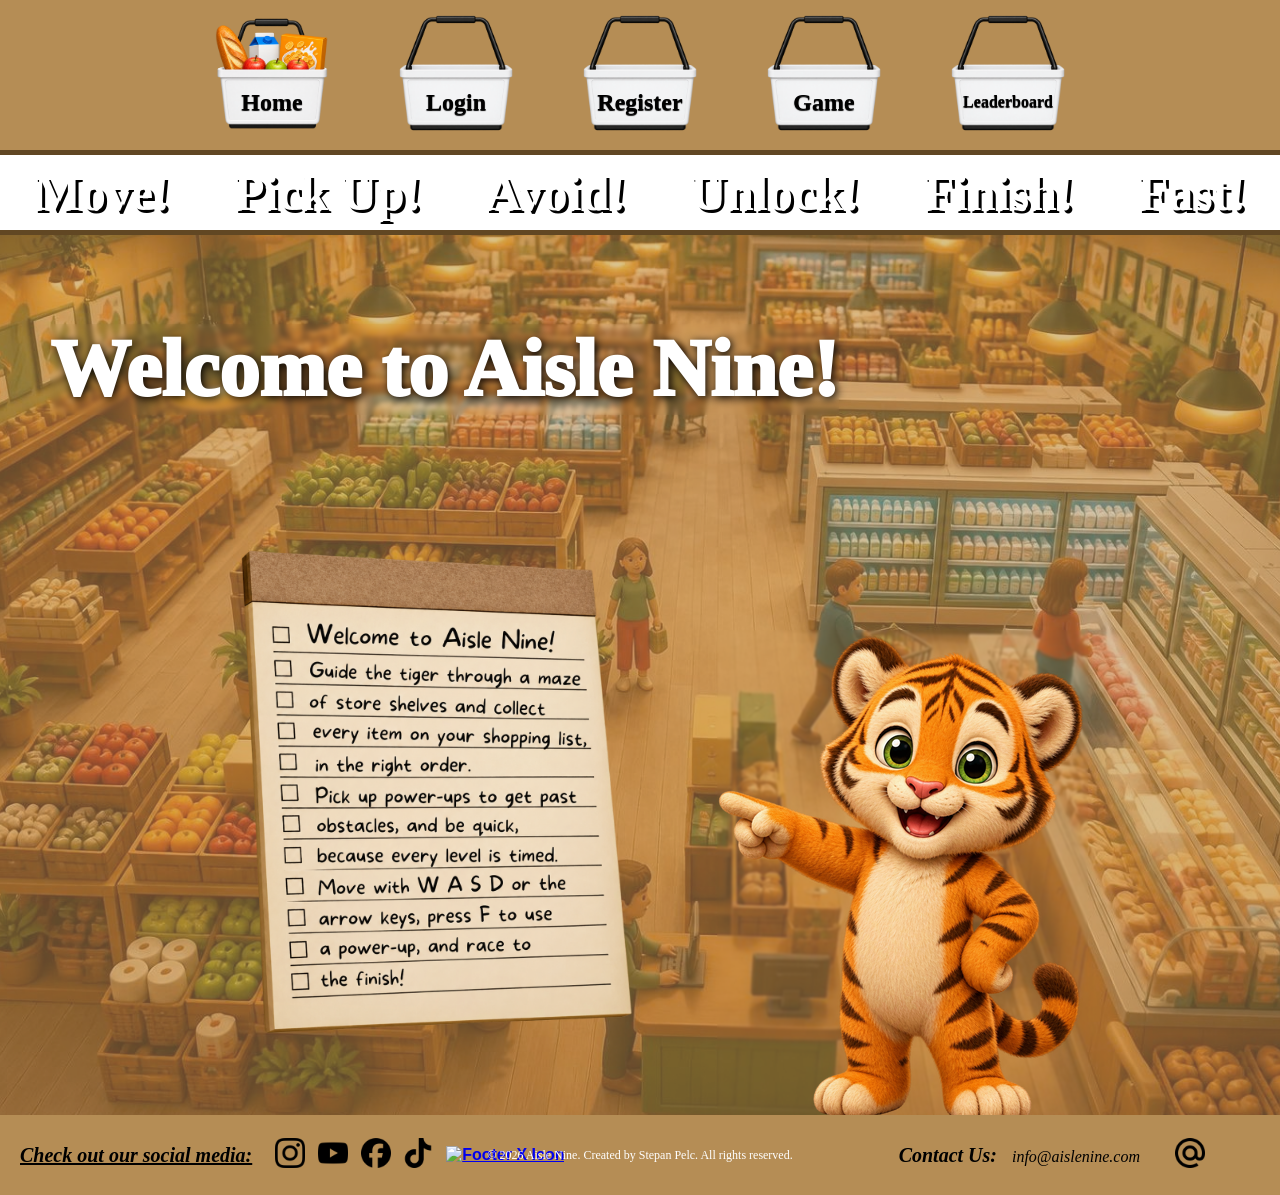
==== CW/html/index.html @ e49c90b5 "8.10. 2026" ====
<!DOCTYPE html>
<html lang="en">
    <head>
        <meta charset="UTF-8">
        <meta name="viewport" content="width=device-width, initial-scale=1.0">

        <link rel="icon" href="../assets/elements/aisle_nine_emoji.png">
        <title>Home Page</title>
        
        <link rel="stylesheet" href="CSS/styles.css">
    </head>

    <body>
        <nav>
            <div class="current_page">
                <a id="current_page_style" href="index.html">
                    <img class="page_icon" src="../assets/page_buttons/current_button_background.png" alt="Home Icon">
                    <span class="page_button_text">Home</span>
                </a>
            
            </div>
            <div class="page">
                <a class="page" href="pages/login.html">
                    <img class="page_icon" src="../assets/page_buttons/button_background.png" alt="Login Icon">
                    <span class="page_button_text">Login</span>
                </a>
            </div>
            <div class="page">
                <a class="page" href="pages/register.html">
                    <img class="page_icon" src="../assets/page_buttons/button_background.png" alt="Register Icon">
                    <span class="page_button_text">Register</span>
                </a>
            </div>
            <div class="page">
                <a class="page" href="pages/game.html">
                    <img class="page_icon" src="../assets/page_buttons/button_background.png" alt="Game Icon">
                    <span class="page_button_text">Game</span>
                </a>
            </div>
            <div class="page">
                <a class="page" href="pages/leaderboard.html">
                    <img class="page_icon" src="../assets/page_buttons/button_background.png" alt="Leaderboard Icon">
                    <span id="page_button_text_leaderboard">Leaderboard</span>
                </a>
            </div>
        </nav>

        <div id="divider">
        </div>

        <div id="belt">
            <video id="belt_video" autoplay muted loop playsinline aria-hidden="true">
                <source src="../assets/belt_loop_slow_brown.mp4" type="video/mp4">
            </video>

            <div class="belt_text">
                <span class="belt_text_blur">Move!</span>
                <span class="belt_text_blur">Pick Up!</span>
                <span class="belt_text_blur">Avoid!</span>
                <span class="belt_text_blur">Unlock!</span>
                <span class="belt_text_blur">Finish!</span>
                <span class="belt_text_blur">Fast!</span>
            </div>
        </div>

        <div id="divider">
        </div>


        <div id="main_content_home">
            <h1 id="main_content_title">Welcome to Aisle Nine!</h1>
            <p>
                <img id="home_instructions" src="../assets/elements/home_page_instructions.png" alt="Content Instructions">
                <img id="home_character" src="../assets/characters/home_page_character.png" alt="Content Character">
            </p>


        </div>
        

        <footer id="footer">
            <p id="footer_social_media_text">
            Check out our social media:
            </p>
            
            <a href="https://www.instagram.com" target="_blank">
                <img class="footer_social_media" src="../assets/footer_icons/instagram.png" alt="Footer Instagram Icon">
            </a>
            <a href="https://www.youtube.com" target="_blank">
                <img class="footer_social_media" src="../assets/footer_icons/youtube.png" alt="Footer Youtube Icon">
            </a>
            <a href="https://www.facebook.com" target="_blank">
                <img class="footer_social_media" src="../assets/footer_icons/facebook.png" alt="Footer Facebook Icon">
            </a>
            <a href="https://www.tiktok.com" target="_blank">
                <img class="footer_social_media" src="../assets/footer_icons/tiktok.png" alt="Footer Tiktok Icon">
            </a>
            <a href="https://twitter.com" target="_blank">
                <img class="footer_social_media" src="../assets/footer_icons/X.png" alt="Footer X Icon">
            </a>

            <p id="footer_text">
                © 2026 Aisle Nine. Created by Stepan Pelc. All rights reserved.
            </p>

            <div id="footer_email">
                <p>
                    Contact Us: <span id="footer_email_link">info@aislenine.com</span>
                </p>
                <a href="mailto:info@aislenine.com">
                    <img id="footer_email_icon" src="../assets/footer_icons/email.png" alt="Footer Email Icon">
                </a>
            </div>

        </footer>
    </body>
    
</html>
---- CW/html/CSS/styles.css ----
/*   <-- Tag Styles -->   */

a {
    font-family: Arial, sans-serif;
    font-weight: bold;
    font-size: 16px;
    font-style: normal;
    position: relative;
}


body {
    margin: 0;
}

input[type="text"],
input[type="password"] {
    width: 200px;
    height: 44px;
    
    background-color: #fee5d1;
    border: 1px solid #713F12;
    border-radius: 20px;

    padding-left: 3%;
    font-family: 'Comic Sans MS', cursive;
    font-size: 20px;
    color: #713F12;
    text-shadow: 0px 2px 3px #713F12;
    text-shadow: 0px 1px 2px #997404;
}

input[type="text"]::placeholder,
input[type="password"]::placeholder {
    font-size: 20px;
    color: #713F12;
    opacity: 0.4;
}

/*   <-- Nav Styles -->   */

nav {
    width: 100%;
    height: 150px;
    background-color: #b58d55;
    background-size: cover;
    background-position: center;
    background-repeat: no-repeat;
    display: flex;
    justify-content: center;
    align-items: center;
    gap: 5%;
}

div.page, 
div.current_page {
    position: relative;
    transition: transform 0.2s ease;
}

div.page:hover,
div.current_page:hover {
    transform: scale(1.2);
}

div.page:active,
div.current_page:active {
    transform: scale(0.88)
}

div.page::before,
div.current_page::before {
    content: '';
    position: absolute;
    top: 0;
    left: 0;
    width: 120px;
    height: 120px;
    background-repeat: no-repeat;
    background-size: contain;
    background-position: center;
    opacity: 0;
    pointer-events: none;
    transition: opacity 0.15s ease; 
}

div.page::before {
    background-image: url(../../assets/page_buttons/button_tiger_background.png);
}

div.current_page::before {
    background-image: url(../../assets/page_buttons/current_button_tiger_background.png)
}

div.page:hover::before,
div.current_page:hover::before {
    opacity: 1;
}

div.page:hover .page_icon,
div.current_page:hover .page_icon {
    opacity: 0;
}

.page_icon {
    width: 120px;
    height: 120px;
    position: flex;
    align-items: center;
    transition: opacity 0.15s ease;
}


.page_button_text {
    position: absolute;
    top: -100%;
    left: 50%;
    transform: translate(-50%, -50%);
    text-align: center;
    font-family: 'Times New Roman', Times, serif, sans-serif;
    font-size: 24px;
    font-weight: 600;
    color: #000000;
    text-shadow: 0px 1px 1px #000000;
}

#page_button_text_leaderboard {
    position: absolute;
    top: -100%;
    left: 50%;
    transform: translate(-50%, -50%);
    text-align: center;
    font-family: 'Times New Roman', Times, serif, sans-serif;
    font-size: 16px;
    font-weight: 600;
    color: #000000;
    text-shadow: 0px 1px 1px #000000;
}

#belt {
    position: relative;
    isolation: isolate;
    width: 100%;
    height: 75px;
    overflow: hidden;
    display: flex;
    justify-content: center;
    align-items: center;
}

#belt_video {
    position: absolute;
    top: 0;
    left: 0;
    width: 100%;
    height: 80px;
    object-fit: cover;
    z-index: -1;
}

.belt_text {
    width: 100%;
    display: flex;
    position: relative;
    justify-content: center;
    text-align: center;
    font-family: Inter, sans-serif cursive;
    font-size: 50px;
    font-weight: 800;
    color: #ffffff;
    text-shadow: 2px 2px 2px #000000;
    text-shadow: 3px 3px 0px #000000;
    gap: 5%;
}

.belt_text_blur {
    margin: 0;
    padding: 0;
    border: none;
    backdrop-filter: blur(2px);
}

#divider {
    width: 100%;
    height: 5px;
    background-color: #614723;
}

/*   <-- Main Content Styles -->   */


/*   <-- HOME PAGE -->   */



#main_content_title {
    position: absolute;
    top: 30%;
    left: 50px;
    font-family: Inter, sans-serif cursive;
    font-size: 80px;
    font-weight: 1000;
    color: #ffffff;
    text-shadow: 3px 3px 1px #000000;
    text-shadow: 2px 2px 10px #000000;
    backdrop-filter: blur(2px);
}

#main_content_home {
    width: 100%;
    height: 880px;
    background-image: url('../../assets/backgrounds/home_background.png');
    background-size: cover;
    background-position: center;
    background-repeat: no-repeat;
    display: flex;
    flex-direction: column;
    justify-content: center;
    align-items: center;
    text-align: center;
}

#home_instructions {
    width: 500px;
    height: 500px;
    position: absolute;
    top: 60%;
    left: 15%;
}

#home_character {
    width: auto;
    height: auto;
    position: absolute;
    top: 70%;
    right: 15%;
    backdrop-filter: blur(1px)
}



/*   <-- LOGIN PAGE -->   */



#main_content_login {
    width: 100%;
    height: 880px;
    background-image: url('../../assets/backgrounds/login_background.png');
    background-size: cover;
    background-position: center;
    background-repeat: no-repeat;
    display: flex;
    flex-direction: column;
    justify-content: center;
    align-items: center;
    text-align: center;
}

#login_character {
    position: absolute;
    top: 65%;
    left: 200px;
    backdrop-filter: blur(1);
}

#login {
    position: absolute;
    top: 70%;
    left:43%;
    font-family: 'Comic Sans MS', cursive;
    font-size: 40px;
    font-weight: 1000;
    color: #713F12;
    text-shadow: 0px 2px 3px #713F12;
    text-shadow: 0px 1px 2px #997404;
}

#login_table {
    position:absolute;
    top: 83%;
    left: 32%;
}

#login_table td {
    height: 50px;
    padding: 15px 30px;
    text-align: center;
    vertical-align: center;
}

.login_table_content {
    font-family: 'Comic Sans MS', cursive;
    font-size: 30px;
    font-weight: 300;
    color: #713F12;
    text-shadow: 0px 2px 3px #713F12;
    text-shadow: 0px 1px 2px #997404;
}

#login_button {
    background: none;
    border: none;
    cursor: pointer;
    position: absolute;
    top: 110%;
    left: 54.5%;
    transform: rotate(11deg);
    padding-left: 40px;
    padding-right: 20px;
    padding-top: 20px;
    padding-bottom: 20px;
    text-decoration: underline;

    font-family: 'Comic Sans MS', cursive;
    font-size: 34px;
    font-weight: 600;
    color: #713F12;
    text-shadow: 0px 2px 3px #713F12;
    text-shadow: 0px 1px 2px #997404;
}

#login_button_background {
    width: auto;
    height: auto;
    position: absolute;
    top: 106%;
    left: 51%;
}



#not_registered_button {
    position: absolute;
    top: 118%;
    left: 34%;
    font-family: 'Comic Sans MS', cursive;
    font-size: 11px;
    font-weight: 300;
    color: #713F12;
    text-shadow: 0px 2px 3px #713F12;
    text-shadow: 0px 1px 2px #997404;
}


/*   <-- REGISTER PAGE -->   */



#main_content_register {
    width: 100%;
    height: 880px;
    background-image: url('../../assets/backgrounds/register_background.png');
    background-size: cover;
    background-position: center;
    background-repeat: no-repeat;
    display: flex;
    flex-direction: column;
    justify-content: center;
    align-items: center;
    text-align: center;
}

#register {
    position: absolute;
    top: 70%;
    left:45%;
    font-family: 'Comic Sans MS', cursive;
    font-size: 40px;
    font-weight: 1000;
    color: #713F12;
    text-shadow: 0px 2px 3px #713F12;
    text-shadow: 0px 1px 2px #997404;
}

#register_character {
    position: absolute;
    top: 65%;
    left: 35%;
    backdrop-filter: blur(1);
}

#register_table {
    position:absolute;
    top: 80%;
    left: 35%;
}

#register_table td {
    padding: 8px 20px;
    text-align: right;
    vertical-align: center;
}

.register_table_content {
    font-family: 'Comic Sans MS', cursive;
    font-size: 20px;
    font-weight: 300;
    color: #713F12;
    text-shadow: 0px 2px 3px #713F12;
    text-shadow: 0px 1px 2px #997404;
}

#password_specifications {
    position: absolute;
    top: 107%;
    left: 36.5%;
    font-family: 'Comic Sans MS', cursive;
    font-size: 12px;
    font-weight: 300;
    color: #713F12;
    text-shadow: 0px 2px 3px #713F12;
    text-shadow: 0px 1px 2px #997404;
}

#register_button {
    background: none;
    border: none;
    cursor: pointer;
    position: absolute;
    top: 111.5%;
    left: 56%;
    transform: rotate(11deg);
    padding-left: 30px;
    padding-right: 10px;
    padding-top: 20px;
    padding-bottom: 20px;
    text-decoration: underline;

    font-family: 'Comic Sans MS', cursive;
    font-size: 22px;
    font-weight: 600;
    color: #713F12;
    text-shadow: 0px 2px 3px #713F12;
    text-shadow: 0px 1px 2px #997404;
}

#register_button_background {
    width: auto;
    height: auto;
    position: absolute;
    top: 106%;
    left: 52%;
}

#already_registered_button {
    position: absolute;
    top: 120%;
    left: 38%;
    font-family: 'Comic Sans MS', cursive;
    font-size: 11px;
    font-weight: 300;
    color: #713F12;
    text-shadow: 0px 2px 3px #713F12;
    text-shadow: 0px 1px 2px #997404;
}


/*   <-- GAME PAGE -->   */



#main_content_game {
    width: 100%;
    height: 880px;
    background-image: url('../../assets/backgrounds/game_background.png');
    background-size: cover;
    background-position: center;
    background-repeat: no-repeat;
    display: flex;
    flex-direction: column;
    justify-content: center;
    align-items: center;
    text-align: center;
}


/*   <-- LEADERBOARD PAGE -->   */



#main_content_leaderboard {
    width: 100%;
    height: 880px;
    background-image: url('../../assets/backgrounds/leaderboard_background.png');
    background-size: cover;
    background-position: center;
    background-repeat: no-repeat;
    display: flex;
    flex-direction: column;
    justify-content: center;
    align-items: center;
    text-align: center;
}

#leaderboard_background {
    position: absolute;
    top: 45%;
    left: 20%;
}



/*   <-- Footer Styles -->   */

#footer {
    width: 100%;
    height: 80px;
    background-color: #b58d55;
    color: #fff;
    position: relative;
    display: flex;
    align-items: center;
    gap: 1%;
}

.footer_social_media {
    width: 30px;
    height: 30px;
    position: relative;
    left: 10px;
}

#footer_social_media_text {
    font-family: Inter, sans-serif cursive;
    font-size: 20px;
    font-weight: 600;
    font-style: italic;
    color: black;
    text-decoration: underline;
    padding-left: 20px;
}

#footer_text {
    position: absolute;
    align-items: center;
    font-size: 12px;
    left: 50%;
    transform: translateX(-50%);
}

#footer_email {
    position: absolute;
    display: flex;
    align-items: center;
    right: 75px;
    font-family: Inter, sans-serif cursive;
    font-size: 20px;
    font-style: italic;
    color: black;
    font-weight: 600;
}

#footer_email_link {
    font-size: 16px;
    font-weight: 300;
    padding-right: 35px;
    padding-left: 10px;
    font-style: italic;
}

#footer_email_icon {
    width: 30px;
    height: 30px;
}
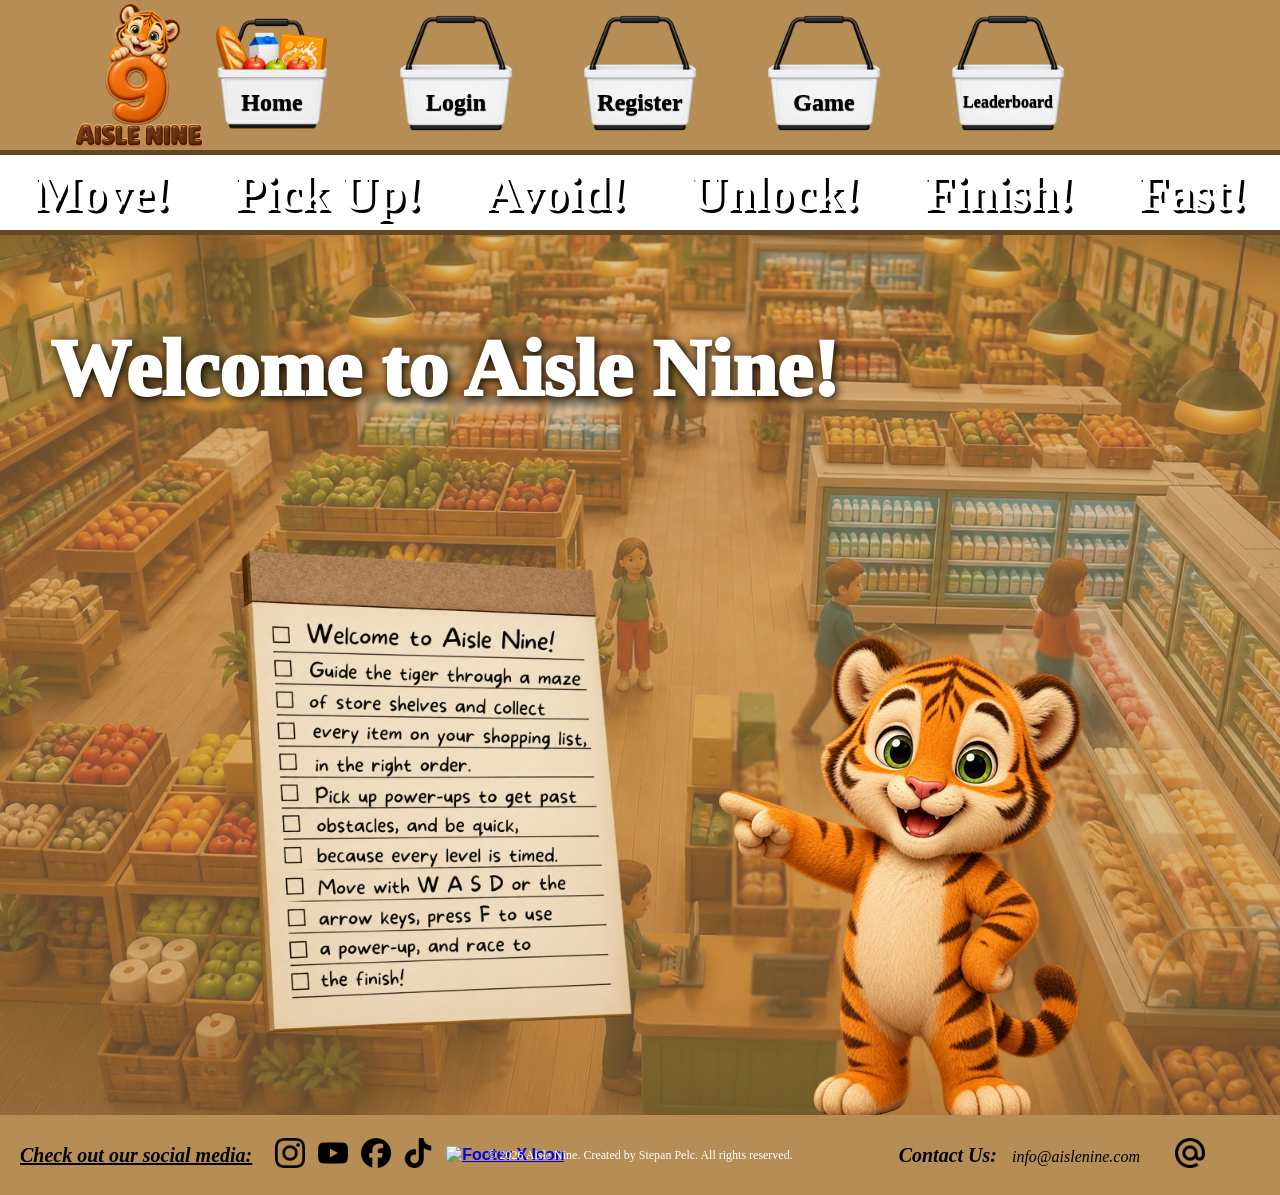
==== commit f36863d6: "11/10/2026" ====
--- a/CW/html/index.html
+++ b/CW/html/index.html
@@ -11,39 +11,45 @@
     </head>
 
     <body>
-        <nav>
-            <div class="current_page">
-                <a id="current_page_style" href="index.html">
-                    <img class="page_icon" src="../assets/page_buttons/current_button_background.png" alt="Home Icon">
-                    <span class="page_button_text">Home</span>
-                </a>
-            
+        <header>
+            <div>
+                <img id="logo" src="../assets/elements/aisle_nine_logo.png" alt="Aisle Nine Logo">
             </div>
-            <div class="page">
-                <a class="page" href="pages/login.html">
-                    <img class="page_icon" src="../assets/page_buttons/button_background.png" alt="Login Icon">
-                    <span class="page_button_text">Login</span>
-                </a>
-            </div>
-            <div class="page">
-                <a class="page" href="pages/register.html">
-                    <img class="page_icon" src="../assets/page_buttons/button_background.png" alt="Register Icon">
-                    <span class="page_button_text">Register</span>
-                </a>
-            </div>
-            <div class="page">
-                <a class="page" href="pages/game.html">
-                    <img class="page_icon" src="../assets/page_buttons/button_background.png" alt="Game Icon">
-                    <span class="page_button_text">Game</span>
-                </a>
-            </div>
-            <div class="page">
-                <a class="page" href="pages/leaderboard.html">
-                    <img class="page_icon" src="../assets/page_buttons/button_background.png" alt="Leaderboard Icon">
-                    <span id="page_button_text_leaderboard">Leaderboard</span>
-                </a>
-            </div>
-        </nav>
+
+            <nav>
+                <div class="current_page">
+                    <a id="current_page_style" href="index.html">
+                        <img class="page_icon" src="../assets/page_buttons/current_button_background.png" alt="Home Icon">
+                        <span class="page_button_text">Home</span>
+                    </a>
+                
+                </div>
+                <div class="page">
+                    <a class="page" href="pages/login.html">
+                        <img class="page_icon" src="../assets/page_buttons/button_background.png" alt="Login Icon">
+                        <span class="page_button_text">Login</span>
+                    </a>
+                </div>
+                <div class="page">
+                    <a class="page" href="pages/register.html">
+                        <img class="page_icon" src="../assets/page_buttons/button_background.png" alt="Register Icon">
+                        <span class="page_button_text">Register</span>
+                    </a>
+                </div>
+                <div class="page">
+                    <a class="page" href="pages/game.html">
+                        <img class="page_icon" src="../assets/page_buttons/button_background.png" alt="Game Icon">
+                        <span class="page_button_text">Game</span>
+                    </a>
+                </div>
+                <div class="page">
+                    <a class="page" href="pages/leaderboard.html">
+                        <img class="page_icon" src="../assets/page_buttons/button_background.png" alt="Leaderboard Icon">
+                        <span id="page_button_text_leaderboard">Leaderboard</span>
+                    </a>
+                </div>
+            </nav>
+        </header>
 
         <div id="divider">
         </div>
--- a/CW/html/CSS/styles.css
+++ b/CW/html/CSS/styles.css
@@ -6,6 +6,20 @@
     font-size: 16px;
     font-style: normal;
     position: relative;
+}
+
+header {
+    position: relative;
+}
+
+#logo {
+    position: absolute;
+    align-items: center;
+    width: 150px;
+    height: 150px;
+    top: 50%;
+    left: 5%;
+    transform: translateY(-50%)
 }
 
 
@@ -35,6 +49,11 @@
     font-size: 20px;
     color: #713F12;
     opacity: 0.4;
+}
+
+
+[hidden] {
+    display: none !important;
 }
 
 /*   <-- Nav Styles -->   */
@@ -562,4 +581,67 @@
 #footer_email_icon {
     width: 30px;
     height: 30px;
-}   +}   
+
+
+
+/*   <-- GAME PAGE -->   */
+
+
+/*   <-- LEVEL SELECT -->   */
+
+
+#level_select_character {
+    position: absolute;
+    top: 75%;
+    right: 1%;
+    height: 500px;
+}
+
+#level_select_notepad {
+    position: absolute;
+    top: 35%;
+    left: 1%;
+}
+
+
+#level_select {
+    position: flex;
+
+}
+
+.level {
+    position: absolute;
+    width: 150px;
+    background: none;
+    border: none;
+    cursor: pointer;
+}
+
+
+#level_1 {
+    top: 50%;
+    left: 7%;
+}
+
+#level_1_text {
+    top: 55%;
+    left: 10%;
+}
+
+
+#level_1_bar_code {
+    top: 45%;
+    left: 7%;
+    height: 75px;
+    width: 150px;
+}
+
+
+
+/*   <-- LEVEL CANVAS -->   */
+
+canvas {
+    border: 2px solid #000000;
+    display: block;
+}
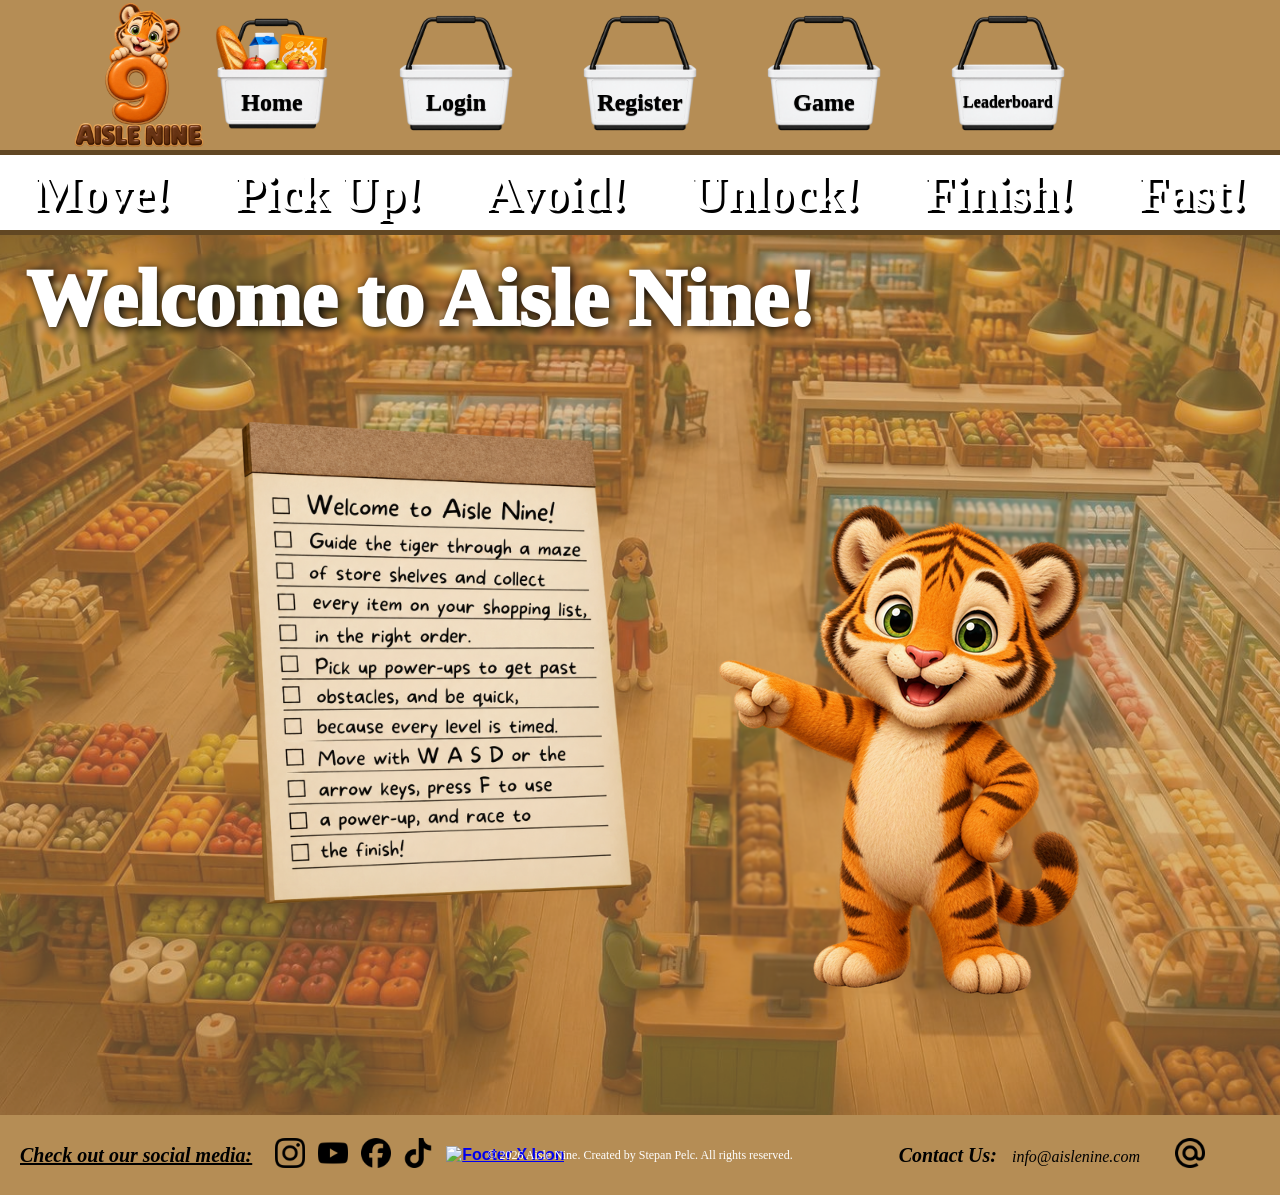
==== commit a7ecda13: "16/10/2026" ====
--- a/CW/html/index.html
+++ b/CW/html/index.html
@@ -73,11 +73,11 @@
         </div>
 
 
-        <div id="main_content_home">
-            <h1 id="main_content_title">Welcome to Aisle Nine!</h1>
+        <div id="mainContentHome">
+            <h1 id="mainContentTitle">Welcome to Aisle Nine!</h1>
             <p>
-                <img id="home_instructions" src="../assets/elements/home_page_instructions.png" alt="Content Instructions">
-                <img id="home_character" src="../assets/characters/home_page_character.png" alt="Content Character">
+                <img id="homeInstructions" src="../assets/elements/home_page_instructions.png" alt="Content Instructions">
+                <img id="homeCharacter" src="../assets/characters/home_page_character.png" alt="Content Character">
             </p>
 
 
--- a/CW/html/CSS/styles.css
+++ b/CW/html/CSS/styles.css
@@ -28,24 +28,60 @@
 }
 
 input[type="text"],
-input[type="password"] {
-    width: 200px;
-    height: 44px;
+input[type="password"],
+input[type="email"] {
+    width: 230px;
+    height: 50px;
     
     background-color: #fee5d1;
-    border: 1px solid #713F12;
-    border-radius: 20px;
+    border: 2px solid #713F12;
+    border-radius: 25px;
 
     padding-left: 3%;
     font-family: 'Comic Sans MS', cursive;
-    font-size: 20px;
+    font-size: 24px;
+    color: #713F12;
+    text-shadow: 0px 2px 3px #713F12;
+    text-shadow: 0px 1px 2px #997404;
+}
+
+input[type="number"] {
+    width: 80px;
+    height: 50px;
+    
+    background-color: #fee5d1;
+    border: 2px solid #713F12;
+    border-radius: 25px;
+
+    padding-left: 3%;
+    font-family: 'Comic Sans MS', cursive;
+    font-size: 24px;
+    color: #713F12;
+    text-shadow: 0px 2px 3px #713F12;
+    text-shadow: 0px 1px 2px #997404;
+}
+
+input[type="tel"] {
+    width: 190px;
+    height: 50px;
+    
+    background-color: #fee5d1;
+    border: 2px solid #713F12;
+    border-radius: 25px;
+
+    padding-left: 3%;
+    font-family: 'Comic Sans MS', cursive;
+    font-size: 24px;
     color: #713F12;
     text-shadow: 0px 2px 3px #713F12;
     text-shadow: 0px 1px 2px #997404;
 }
 
 input[type="text"]::placeholder,
-input[type="password"]::placeholder {
+input[type="password"]::placeholder,
+input[type="email"]::placeholder,
+input[type="number"]::placeholder,
+input[type="tel"]::placeholder {
     font-size: 20px;
     color: #713F12;
     opacity: 0.4;
@@ -208,14 +244,11 @@
 /*   <-- Main Content Styles -->   */
 
 
-/*   <-- HOME PAGE -->   */
-
-
-
-#main_content_title {
-    position: absolute;
-    top: 30%;
-    left: 50px;
+#mainContentTitle {
+    position: absolute;
+    top: 1%;
+    left: 2%;
+    margin-top: 10px;
     font-family: Inter, sans-serif cursive;
     font-size: 80px;
     font-weight: 1000;
@@ -225,7 +258,9 @@
     backdrop-filter: blur(2px);
 }
 
-#main_content_home {
+/*   <-- HOME PAGE -->   */
+
+#mainContentHome {
     width: 100%;
     height: 880px;
     background-image: url('../../assets/backgrounds/home_background.png');
@@ -233,25 +268,26 @@
     background-position: center;
     background-repeat: no-repeat;
     display: flex;
+    position: relative;
     flex-direction: column;
     justify-content: center;
     align-items: center;
     text-align: center;
 }
 
-#home_instructions {
+#homeInstructions {
     width: 500px;
     height: 500px;
     position: absolute;
-    top: 60%;
+    top: 20%;
     left: 15%;
 }
 
-#home_character {
+#homeCharacter {
     width: auto;
     height: auto;
     position: absolute;
-    top: 70%;
+    top: 30%;
     right: 15%;
     backdrop-filter: blur(1px)
 }
@@ -262,7 +298,7 @@
 
 
 
-#main_content_login {
+#mainContentLogin {
     width: 100%;
     height: 880px;
     background-image: url('../../assets/backgrounds/login_background.png');
@@ -270,64 +306,64 @@
     background-position: center;
     background-repeat: no-repeat;
     display: flex;
+    position: relative;
     flex-direction: column;
     justify-content: center;
     align-items: center;
     text-align: center;
 }
 
-#login_character {
-    position: absolute;
-    top: 65%;
-    left: 200px;
+#loginCard {
+    position: relative;
+}
+
+#loginCharacter {
+    margin-top: 10%;
     backdrop-filter: blur(1);
 }
 
-#login {
-    position: absolute;
-    top: 70%;
-    left:43%;
-    font-family: 'Comic Sans MS', cursive;
-    font-size: 40px;
+
+#loginHeader {
+    position: absolute;
+    top: 24%;
+    left:48%;
+    font-family: 'Comic Sans MS', cursive;
+    font-size: 65px;
     font-weight: 1000;
     color: #713F12;
     text-shadow: 0px 2px 3px #713F12;
     text-shadow: 0px 1px 2px #997404;
 }
 
-#login_table {
-    position:absolute;
-    top: 83%;
-    left: 32%;
-}
-
-#login_table td {
-    height: 50px;
-    padding: 15px 30px;
-    text-align: center;
-    vertical-align: center;
-}
-
-.login_table_content {
+#loginForm {
+    position: absolute;
+    top: 43%;
+    left: 28%;
+    width: 600px;
+    text-align: right;
+
     font-family: 'Comic Sans MS', cursive;
     font-size: 30px;
-    font-weight: 300;
-    color: #713F12;
-    text-shadow: 0px 2px 3px #713F12;
-    text-shadow: 0px 1px 2px #997404;
-}
-
-#login_button {
+    color: #713F12;
+    text-shadow: 0px 2px 3px #713F12;
+    text-shadow: 0px 1px 2px #997404;
+}
+
+#loginForm input {
+    margin: 25px;
+}
+
+#loginButton {
     background: none;
     border: none;
     cursor: pointer;
     position: absolute;
-    top: 110%;
-    left: 54.5%;
+    top: 79.5%;
+    left: 66.5%;
     transform: rotate(11deg);
     padding-left: 40px;
     padding-right: 20px;
-    padding-top: 20px;
+    padding-top: 15px;
     padding-bottom: 20px;
     text-decoration: underline;
 
@@ -339,24 +375,22 @@
     text-shadow: 0px 1px 2px #997404;
 }
 
-#login_button_background {
+#loginButtonBackground {
     width: auto;
     height: auto;
     position: absolute;
-    top: 106%;
-    left: 51%;
-}
-
-
-
-#not_registered_button {
-    position: absolute;
-    top: 118%;
-    left: 34%;
-    font-family: 'Comic Sans MS', cursive;
-    font-size: 11px;
+    top: 75%;
+    left: 63%;
+}
+
+#notRegisteredButton {
+    position: absolute;
+    top: 85%;
+    left: 35%;
+    font-family: 'Comic Sans MS', cursive;
+    font-size: 14px;
     font-weight: 300;
-    color: #713F12;
+    color: #472609;
     text-shadow: 0px 2px 3px #713F12;
     text-shadow: 0px 1px 2px #997404;
 }
@@ -366,7 +400,7 @@
 
 
 
-#main_content_register {
+#mainContentRegister {
     width: 100%;
     height: 880px;
     background-image: url('../../assets/backgrounds/register_background.png');
@@ -374,16 +408,25 @@
     background-position: center;
     background-repeat: no-repeat;
     display: flex;
+    position: relative;
     flex-direction: column;
     justify-content: center;
     align-items: center;
     text-align: center;
 }
 
-#register {
-    position: absolute;
-    top: 70%;
-    left:45%;
+#registerCard {
+    position: relative;
+}
+
+#registerCharacter {
+    backdrop-filter: blur(1);
+}
+
+#registerHeader {
+    position: absolute;
+    top: 10%;
+    left: 30%;
     font-family: 'Comic Sans MS', cursive;
     font-size: 40px;
     font-weight: 1000;
@@ -392,53 +435,59 @@
     text-shadow: 0px 1px 2px #997404;
 }
 
-#register_character {
-    position: absolute;
-    top: 65%;
-    left: 35%;
-    backdrop-filter: blur(1);
-}
-
-#register_table {
-    position:absolute;
-    top: 80%;
-    left: 35%;
-}
-
-#register_table td {
-    padding: 8px 20px;
-    text-align: right;
-    vertical-align: center;
-}
-
-.register_table_content {
-    font-family: 'Comic Sans MS', cursive;
-    font-size: 20px;
-    font-weight: 300;
-    color: #713F12;
-    text-shadow: 0px 2px 3px #713F12;
-    text-shadow: 0px 1px 2px #997404;
-}
-
-#password_specifications {
-    position: absolute;
-    top: 107%;
-    left: 36.5%;
-    font-family: 'Comic Sans MS', cursive;
-    font-size: 12px;
-    font-weight: 300;
-    color: #713F12;
-    text-shadow: 0px 2px 3px #713F12;
-    text-shadow: 0px 1px 2px #997404;
-}
-
-#register_button {
+#registerForm {
+    position: absolute;
+    top: 25%;
+    left: 3%;
+    display: grid;
+    grid-template-columns: repeat(4, max-content);
+
+    font-family: 'Comic Sans MS', cursive;
+    font-size: 18px;
+    color: #713F12;
+    text-shadow: 0px 2px 3px #713F12;
+    text-shadow: 0px 1px 2px #997404;
+    text-align: end;
+    align-items: center;
+    column-gap: 20px;
+}
+
+#registerFeedback {
+    position: absolute;
+    top: 58%;
+    left: 25%;
+
+    font-family: 'Comic Sans MS', cursive;
+    font-size: 14px;
+    color: #b80505;
+    text-shadow: 0px 2px 3px #713F12;
+    text-shadow: 0px 1px 2px #997404;
+}
+
+#registerForm input {
+    margin: 10px;
+}
+
+#registerText {
+    position: absolute;
+    top: 60%;
+    left: 4%;
+
+    text-align: left;
+    font-family: 'Comic Sans MS', cursive;
+    font-size: 18px;
+    color: #713F12;
+    text-shadow: 0px 2px 3px #713F12;
+    text-shadow: 0px 1px 2px #997404;
+}
+
+#registerButton {
     background: none;
     border: none;
     cursor: pointer;
     position: absolute;
-    top: 111.5%;
-    left: 56%;
+    top: 76%;
+    left: 54.5%;
     transform: rotate(11deg);
     padding-left: 30px;
     padding-right: 10px;
@@ -454,22 +503,22 @@
     text-shadow: 0px 1px 2px #997404;
 }
 
-#register_button_background {
+#registerButtonBackground {
     width: auto;
     height: auto;
     position: absolute;
-    top: 106%;
-    left: 52%;
-}
-
-#already_registered_button {
-    position: absolute;
-    top: 120%;
-    left: 38%;
-    font-family: 'Comic Sans MS', cursive;
-    font-size: 11px;
+    top: 70%;
+    left: 50%;
+}
+
+#alreadyRegisteredButton {
+    position: absolute;
+    top: 85%;
+    left: 4%;
+    font-family: 'Comic Sans MS', cursive;
+    font-size: 14px;
     font-weight: 300;
-    color: #713F12;
+    color: #472609;
     text-shadow: 0px 2px 3px #713F12;
     text-shadow: 0px 1px 2px #997404;
 }
@@ -479,7 +528,7 @@
 
 
 
-#main_content_game {
+#mainContentGame {
     width: 100%;
     height: 880px;
     background-image: url('../../assets/backgrounds/game_background.png');
@@ -498,7 +547,7 @@
 
 
 
-#main_content_leaderboard {
+#mainContentLeaderboard {
     width: 100%;
     height: 880px;
     background-image: url('../../assets/backgrounds/leaderboard_background.png');
@@ -506,15 +555,16 @@
     background-position: center;
     background-repeat: no-repeat;
     display: flex;
+    position: relative;
     flex-direction: column;
     justify-content: center;
     align-items: center;
     text-align: center;
 }
 
-#leaderboard_background {
-    position: absolute;
-    top: 45%;
+#leaderboardBackground {
+    position: absolute;
+    top: 10%;
     left: 20%;
 }
 
@@ -638,6 +688,25 @@
 }
 
 
+#level_3 {
+    top: 70%;
+    left: 7%;
+}
+
+#level_3_text {
+    top: 75%;
+    left: 10%;
+}
+
+
+#level_3_bar_code {
+    top: 75%;
+    left: 7%;
+    height: 75px;
+    width: 150px;
+}
+
+
 
 /*   <-- LEVEL CANVAS -->   */
 
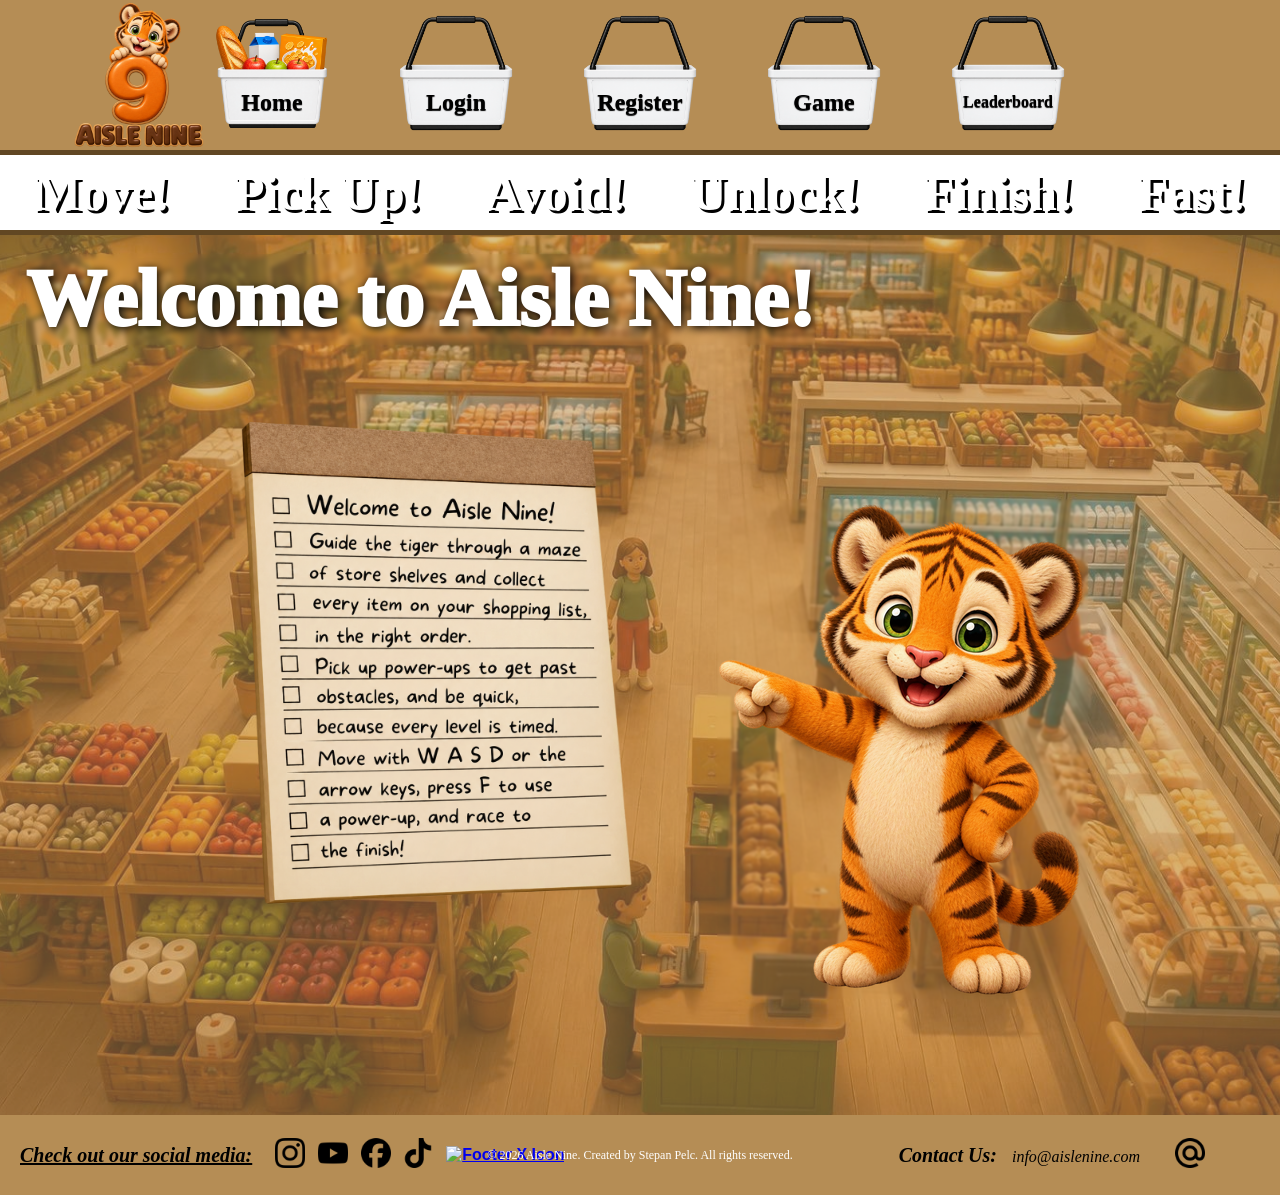
==== commit 20719d50: "23/10/2026" ====
--- a/CW/html/index.html
+++ b/CW/html/index.html
@@ -7,7 +7,7 @@
         <link rel="icon" href="../assets/elements/aisle_nine_emoji.png">
         <title>Home Page</title>
         
-        <link rel="stylesheet" href="CSS/styles.css">
+        <link rel="stylesheet" href="../CSS/styles.css">
     </head>
 
     <body>
--- a/CW/CSS/styles.css
+++ b/CW/CSS/styles.css
@@ -0,0 +1,940 @@
+/*   <-- Tag Styles -->   */
+
+a {
+    font-family: Arial, sans-serif;
+    font-weight: bold;
+    font-size: 16px;
+    font-style: normal;
+    position: relative;
+}
+
+header {
+    position: relative;
+}
+
+#logo {
+    position: absolute;
+    align-items: center;
+    width: 150px;
+    height: 150px;
+    top: 50%;
+    left: 5%;
+    transform: translateY(-50%)
+}
+
+
+body {
+    margin: 0;
+}
+
+input[type="text"],
+input[type="password"],
+input[type="email"] {
+    width: 230px;
+    height: 50px;
+    
+    background-color: #fee5d1;
+    border: 2px solid #713F12;
+    border-radius: 25px;
+
+    padding-left: 3%;
+    font-family: 'Comic Sans MS', cursive;
+    font-size: 24px;
+    color: #713F12;
+    text-shadow: 0px 2px 3px #713F12;
+    text-shadow: 0px 1px 2px #997404;
+}
+
+input[type="date"] {
+    width: 160px;
+    height: 50px;
+    
+    background-color: #fee5d1;
+    border: 2px solid #713F12;
+    border-radius: 25px;
+
+    padding-left: 3%;
+    font-family: 'Comic Sans MS', cursive;
+    font-size: 24px;
+    color: #713F12;
+    text-shadow: 0px 2px 3px #713F12;
+    text-shadow: 0px 1px 2px #997404;
+}
+
+input[type="tel"] {
+    width: 200px;
+    height: 50px;
+    
+    background-color: #fee5d1;
+    border: 2px solid #713F12;
+    border-radius: 25px;
+
+    padding-left: 3%;
+    font-family: 'Comic Sans MS', cursive;
+    font-size: 24px;
+    color: #713F12;
+    text-shadow: 0px 2px 3px #713F12;
+    text-shadow: 0px 1px 2px #997404;
+}
+
+input[type="checkbox"] {
+    position: absolute;
+    top: 108%;
+    left: 50%;
+    width: 20px;
+    height: 20px;
+
+    accent-color: #713F12;
+    background-color: #fee5d1;
+    border: 4px solid #713F12;
+    border-radius: 8px;
+}
+
+input[type="text"]::placeholder,
+input[type="password"]::placeholder,
+input[type="email"]::placeholder,
+input[type="date"]::placeholder,
+input[type="tel"]::placeholder {
+    font-size: 20px;
+    color: #713F12;
+    opacity: 0.4;
+}
+
+
+[hidden] {
+    display: none !important;
+}
+
+/*   <-- Nav Styles -->   */
+
+nav {
+    width: 100%;
+    height: 150px;
+    background-color: #b58d55;
+    background-size: cover;
+    background-position: center;
+    background-repeat: no-repeat;
+    display: flex;
+    justify-content: center;
+    align-items: center;
+    gap: 5%;
+}
+
+div.page, 
+div.current_page {
+    position: relative;
+    transition: transform 0.2s ease;
+}
+
+div.page:hover,
+div.current_page:hover {
+    transform: scale(1.2);
+}
+
+div.page:active,
+div.current_page:active {
+    transform: scale(0.88)
+}
+
+div.page::before,
+div.current_page::before {
+    content: '';
+    position: absolute;
+    top: 0;
+    left: 0;
+    width: 120px;
+    height: 120px;
+    background-repeat: no-repeat;
+    background-size: contain;
+    background-position: center;
+    opacity: 0;
+    pointer-events: none;
+    transition: opacity 0.15s ease; 
+}
+
+div.page::before {
+    background-image: url(../assets/page_buttons/button_tiger_background.png);
+}
+
+div.current_page::before {
+    background-image: url(../assets/page_buttons/current_button_tiger_background.png)
+}
+
+div.page:hover::before,
+div.current_page:hover::before {
+    opacity: 1;
+}
+
+div.page:hover .page_icon,
+div.current_page:hover .page_icon {
+    opacity: 0;
+}
+
+.page_icon {
+    width: 120px;
+    height: 120px;
+    position: flex;
+    align-items: center;
+    transition: opacity 0.15s ease;
+}
+
+
+.page_button_text {
+    position: absolute;
+    top: -100%;
+    left: 50%;
+    transform: translate(-50%, -50%);
+    text-align: center;
+    font-family: 'Times New Roman', Times, serif, sans-serif;
+    font-size: 24px;
+    font-weight: 600;
+    color: #000000;
+    text-shadow: 0px 1px 1px #000000;
+}
+
+#page_button_text_leaderboard {
+    position: absolute;
+    top: -100%;
+    left: 50%;
+    transform: translate(-50%, -50%);
+    text-align: center;
+    font-family: 'Times New Roman', Times, serif, sans-serif;
+    font-size: 16px;
+    font-weight: 600;
+    color: #000000;
+    text-shadow: 0px 1px 1px #000000;
+}
+
+#belt {
+    position: relative;
+    isolation: isolate;
+    width: 100%;
+    height: 75px;
+    overflow: hidden;
+    display: flex;
+    justify-content: center;
+    align-items: center;
+}
+
+#belt_video {
+    position: absolute;
+    top: 0;
+    left: 0;
+    width: 100%;
+    height: 80px;
+    object-fit: cover;
+    z-index: -1;
+}
+
+.belt_text {
+    width: 100%;
+    display: flex;
+    position: relative;
+    justify-content: center;
+    text-align: center;
+    font-family: Inter, sans-serif cursive;
+    font-size: 50px;
+    font-weight: 800;
+    color: #ffffff;
+    text-shadow: 2px 2px 2px #000000;
+    text-shadow: 3px 3px 0px #000000;
+    gap: 5%;
+}
+
+.belt_text_blur {
+    margin: 0;
+    padding: 0;
+    border: none;
+    backdrop-filter: blur(2px);
+}
+
+#divider {
+    width: 100%;
+    height: 5px;
+    background-color: #614723;
+}
+
+/*   <-- Main Content Styles -->   */
+
+
+#mainContentTitle {
+    position: absolute;
+    top: 1%;
+    left: 2%;
+    margin-top: 10px;
+    font-family: Inter, sans-serif cursive;
+    font-size: 80px;
+    font-weight: 1000;
+    color: #ffffff;
+    text-shadow: 3px 3px 1px #000000;
+    text-shadow: 2px 2px 10px #000000;
+    backdrop-filter: blur(2px);
+}
+
+/*   <-- HOME PAGE -->   */
+
+#mainContentHome {
+    width: 100%;
+    height: 880px;
+    background-image: url('../assets/backgrounds/home_background.png');
+    background-size: cover;
+    background-position: center;
+    background-repeat: no-repeat;
+    display: flex;
+    position: relative;
+    flex-direction: column;
+    justify-content: center;
+    align-items: center;
+    text-align: center;
+}
+
+#homeInstructions {
+    width: 500px;
+    height: 500px;
+    position: absolute;
+    top: 20%;
+    left: 15%;
+}
+
+#homeCharacter {
+    width: auto;
+    height: auto;
+    position: absolute;
+    top: 30%;
+    right: 15%;
+    backdrop-filter: blur(1px)
+}
+
+
+
+/*   <-- LOGIN PAGE -->   */
+
+
+
+#mainContentLogin {
+    width: 100%;
+    height: 880px;
+    background-image: url('../assets/backgrounds/login_background.png');
+    background-size: cover;
+    background-position: center;
+    background-repeat: no-repeat;
+    display: flex;
+    position: relative;
+    flex-direction: column;
+    justify-content: center;
+    align-items: center;
+    text-align: center;
+}
+
+#loginCard {
+    position: relative;
+}
+
+#loginCharacter {
+    margin-top: 10%;
+    backdrop-filter: blur(1);
+}
+
+#loginHeader {
+    position: absolute;
+    top: 24%;
+    left:48%;
+    font-family: 'Comic Sans MS', cursive;
+    font-size: 65px;
+    font-weight: 1000;
+    color: #713F12;
+    text-shadow: 0px 2px 3px #713F12;
+    text-shadow: 0px 1px 2px #997404;
+}
+
+#loginForm {
+    position: absolute;
+    top: 43%;
+    left: 28%;
+    width: 600px;
+    text-align: right;
+
+    font-family: 'Comic Sans MS', cursive;
+    font-size: 30px;
+    color: #713F12;
+    text-shadow: 0px 2px 3px #713F12;
+    text-shadow: 0px 1px 2px #997404;
+}
+
+#loginForm input {
+    margin: 25px;
+}
+
+#loginButton {
+    background: none;
+    border: none;
+    cursor: pointer;
+    position: absolute;
+    top: 79.5%;
+    left: 66.5%;
+    transform: rotate(11deg);
+    padding-left: 40px;
+    padding-right: 20px;
+    padding-top: 15px;
+    padding-bottom: 20px;
+    text-decoration: underline;
+
+    font-family: 'Comic Sans MS', cursive;
+    font-size: 34px;
+    font-weight: 600;
+    color: #713F12;
+    text-shadow: 0px 2px 3px #713F12;
+    text-shadow: 0px 1px 2px #997404;
+}
+
+#loginButtonBackground {
+    width: auto;
+    height: auto;
+    position: absolute;
+    top: 75%;
+    left: 63%;
+}
+
+#notRegisteredButton {
+    position: absolute;
+    top: 85%;
+    left: 35%;
+    font-family: 'Comic Sans MS', cursive;
+    font-size: 14px;
+    font-weight: 300;
+    color: #472609;
+    text-shadow: 0px 2px 3px #713F12;
+    text-shadow: 0px 1px 2px #997404;
+}
+
+
+/*   <-- REGISTER PAGE -->   */
+
+
+
+#mainContentRegister {
+    width: 100%;
+    height: 880px;
+    background-image: url('../assets/backgrounds/register_background.png');
+    background-size: cover;
+    background-position: center;
+    background-repeat: no-repeat;
+    display: flex;
+    position: relative;
+    flex-direction: column;
+    justify-content: center;
+    align-items: center;
+    text-align: center;
+}
+
+#registerCard {
+    position: relative;
+}
+
+#registerCharacter {
+    backdrop-filter: blur(1);
+}
+
+#registerHeader {
+    position: absolute;
+    top: 10%;
+    left: 30%;
+    font-family: 'Comic Sans MS', cursive;
+    font-size: 40px;
+    font-weight: 1000;
+    color: #713F12;
+    text-shadow: 0px 2px 3px #713F12;
+    text-shadow: 0px 1px 2px #997404;
+}
+
+#registerForm {
+    position: absolute;
+    top: 25%;
+    left: 3%;
+    display: grid;
+    grid-template-columns: repeat(4, max-content);
+
+    font-family: 'Comic Sans MS', cursive;
+    font-size: 18px;
+    color: #713F12;
+    text-shadow: 0px 2px 3px #713F12;
+    text-shadow: 0px 1px 2px #997404;
+    text-align: end;
+    align-items: center;
+    column-gap: 20px;
+}
+
+#registerPolicy {
+    position: absolute;
+    top: 110%;
+    left: 55%;
+    font-size: 12px;
+    text-align: left;
+}
+
+#registerForm input {
+    margin: 10px;
+}
+
+#registerPasswordSpecifications {
+    position: absolute;
+    top: 60%;
+    left: 5%;
+
+    text-align: left;
+    font-family: 'Comic Sans MS', cursive;
+    font-size: 14px;
+    color: #711b12;
+    text-shadow: 0px 2px 3px #712d12;
+    text-shadow: 0px 1px 2px #997404;
+}
+
+#registerPasswordSpecificationsHeader {
+    font-size: 22px;
+    font-weight: 600px;
+}
+
+#registerButton {
+    background: none;
+    border: none;
+    cursor: pointer;
+    position: absolute;
+    top: 76%;
+    left: 54.5%;
+    transform: rotate(11deg);
+    padding-left: 30px;
+    padding-right: 10px;
+    padding-top: 20px;
+    padding-bottom: 20px;
+    text-decoration: underline;
+
+    font-family: 'Comic Sans MS', cursive;
+    font-size: 22px;
+    font-weight: 600;
+    color: #713F12;
+    text-shadow: 0px 2px 3px #713F12;
+    text-shadow: 0px 1px 2px #997404;
+}
+
+#registerButtonBackground {
+    width: auto;
+    height: auto;
+    position: absolute;
+    top: 70%;
+    left: 50%;
+}
+
+#alreadyRegisteredButton {
+    position: absolute;
+    top: 85%;
+    left: 4%;
+
+    font-family: 'Comic Sans MS', cursive;
+    font-size: 14px;
+    font-weight: 300;
+    color: #472609;
+    text-shadow: 0px 2px 3px #713F12;
+    text-shadow: 0px 1px 2px #997404;
+}
+
+
+/*   <-- GAME PAGE -->   */
+
+#successfullForm {
+    position: relative;
+    background-color: #02983e;
+    padding: 30px;
+    margin: 0px;
+    border-bottom: 3px solid #472609;
+    text-align: center;
+
+    font-family: 'Comic Sans MS', cursive;
+    font-size: 32px;
+    font-weight: 800;
+    color: #000000;
+    text-shadow: 0px 2px 3px #7aff3d;
+    text-shadow: 0px 1px 2px #5bff32;
+}
+
+#mainContentGame {
+    width: 100%;
+    height: 880px;
+    background-image: url('../assets/backgrounds/game_background.png');
+    background-size: cover;
+    background-position: center;
+    background-repeat: no-repeat;
+    display: flex;
+    position: relative;
+    flex-direction: column;
+    justify-content: center;
+    align-items: center;
+    text-align: center;
+}
+
+
+/*   <-- LEADERBOARD PAGE -->   */
+
+
+
+#mainContentLeaderboard {
+    width: 100%;
+    height: 880px;
+    background-image: url('../assets/backgrounds/leaderboard_background.png');
+    background-size: cover;
+    background-position: center;
+    background-repeat: no-repeat;
+    display: flex;
+    position: relative;
+    flex-direction: column;
+    justify-content: center;
+    align-items: center;
+    text-align: center;
+}
+
+#leaderboardBackground {
+    position: absolute;
+    top: 10%;
+    left: 20%;
+}
+
+
+
+/*   <-- Footer Styles -->   */
+
+#footer {
+    width: 100%;
+    height: 80px;
+    background-color: #b58d55;
+    color: #fff;
+    position: relative;
+    display: flex;
+    align-items: center;
+    gap: 1%;
+}
+
+.footer_social_media {
+    width: 30px;
+    height: 30px;
+    position: relative;
+    left: 10px;
+}
+
+#footer_social_media_text {
+    font-family: Inter, sans-serif cursive;
+    font-size: 20px;
+    font-weight: 600;
+    font-style: italic;
+    color: black;
+    text-decoration: underline;
+    padding-left: 20px;
+}
+
+#footer_text {
+    position: absolute;
+    align-items: center;
+    font-size: 12px;
+    left: 50%;
+    transform: translateX(-50%);
+}
+
+#footer_email {
+    position: absolute;
+    display: flex;
+    align-items: center;
+    right: 75px;
+    font-family: Inter, sans-serif cursive;
+    font-size: 20px;
+    font-style: italic;
+    color: black;
+    font-weight: 600;
+}
+
+#footer_email_link {
+    font-size: 16px;
+    font-weight: 300;
+    padding-right: 35px;
+    padding-left: 10px;
+    font-style: italic;
+}
+
+#footer_email_icon {
+    width: 30px;
+    height: 30px;
+}   
+
+
+/*   <-- LEVEL SELECT -->   */
+
+
+#levelSelectCharacter {
+    position: absolute;
+    top: 30%;
+    right: 1%;
+    height: 500px;
+}
+
+#levelSelectNotepad {
+    position: absolute;
+    top: 3%;
+    left: 1%;
+}
+
+
+#levelSelect {
+    position: flex;
+
+}
+
+.level {
+    position: absolute;
+    width: 150px;
+    background: none;
+    border: none;
+    cursor: pointer;
+}
+
+
+#buttonLevel1 {
+    top: 10%;
+    left: 7%;
+}
+
+#textLevel1 {
+    top: 55%;
+    left: 10%;
+}
+
+
+#barCodeLevel1 {
+    top: 45%;
+    left: 7%;
+    height: 75px;
+    width: 150px;
+}
+
+#buttonLevel2 {
+    top: 20%;
+    left: 7%;
+}
+
+#textLevel2 {
+    top: 55%;
+    left: 10%;
+}
+
+
+#barCodeLevel2 {
+    top: 45%;
+    left: 7%;
+    height: 75px;
+    width: 150px;
+}
+
+#buttonLevel3 {
+    top: 30%;
+    left: 7%;
+}
+
+#textLevel3 {
+    top: 55%;
+    left: 10%;
+}
+
+
+#barCodeLevel3 {
+    top: 45%;
+    left: 7%;
+    height: 75px;
+    width: 150px;
+}
+
+#buttonLevel4 {
+    top: 50%;
+    left: 7%;
+}
+
+#textLevel4 {
+    top: 55%;
+    left: 10%;
+}
+
+
+#barCodeLevel4 {
+    top: 45%;
+    left: 7%;
+    height: 75px;
+    width: 150px;
+}
+
+
+#buttonLevel5 {
+    top: 70%;
+    left: 7%;
+}
+
+#textLevel5 {
+    top: 75%;
+    left: 10%;
+}
+
+
+#barCodeLevel5 {
+    top: 75%;
+    left: 7%;
+    height: 75px;
+    width: 150px;
+}
+
+
+
+/*   <-- LEVEL PAGE -->   */
+
+#levelScreen {
+    position: relative;
+    width: 100%;
+    height: 100%;
+}
+
+canvas {
+    position: absolute;
+    top: 50%;
+    left: 50%;
+    transform: translate(-50%, -50%);
+    border: 20px solid transparent;
+    border-image: url("../assets/game/canvas_border.png") 60 round;
+}
+
+
+
+#backToLevelSelect {
+    position: absolute;
+    top: 2%;
+    right: 21.5%;
+
+    background: none;
+    border: none;
+
+    cursor: pointer;
+}
+
+#retryLevel {
+    position: absolute;
+    top: 2%;
+    left: 21.5%;
+    
+    background: none;
+    border: none;
+
+    cursor: pointer;
+}
+
+#backToLevelSelectImage,
+#retryLevelImage {
+    width: 70px;
+}
+
+#inventory {
+    position: absolute;
+    top: 50%;
+    right: 0.5%;
+    width: 325px;
+}
+
+#inventoryImage {
+    display: block;
+    width: 325px;
+}
+
+#inventoryItems {
+    position: absolute;
+    top: 61.5%;
+    left: 15%;
+    display: grid;
+    grid-template-columns: repeat(3, 65px);
+    gap: 18px;
+    border: 0px;
+}
+
+#inventoryItems img {
+    height: 65px;
+    width: 65px;
+}
+
+#timer {
+    position: flex;
+    top: 0px;
+    right: 1%;
+    width: 300px;
+}
+
+#timerImage {
+    position: absolute;
+    top: 16.5%;
+    right: 1%;
+    width: 300px;
+}
+
+#time {
+    position: absolute;
+    top: 20%;
+    right: 4%;
+
+    padding: 5px;
+    border: 0px;
+    margin: 0px;    
+
+    font-family: 'Comic Sans MS', cursive;
+    font-size: 55px;
+    font-weight: 1000;
+    color: #8f5b2e;
+    text-shadow: 3px 3px 1px #2f2e2e;
+}
+
+#listedGroceries {
+    position: absolute;
+    top: 50%;
+    left: 1%;
+    transform: translateY(-50%);
+    width: 300px;
+}
+
+#listedGroceriesImage {
+    display: block;
+    width: 300px;
+}
+
+#currentListedGroceries {
+    position: absolute;
+    top: 7.5%;
+    left: 32%;
+    text-align: left;
+    line-height: 70px;
+
+    font-family: 'Comic Sans MS', cursive;
+    font-size: 46px;
+    font-weight: 400;
+    color: #7e4c20;
+    text-shadow: 0px 2px 3px #713F12;
+    text-shadow: 0px 2px 2px #713F12;
+}
+
+.picked {
+    position: relative;
+    text-decoration: line-through;
+    text-decoration-color: #804d20;
+    text-decoration-thickness: 6px;
+}   
+
+.picked::before {
+    content: "";
+    position: absolute;
+    left: -41px;
+    top: 55%;
+    background-image: url(../assets/game/check_mark.png);
+    background-size: cover;
+    background-position: center;
+    background-repeat: no-repeat;
+    width: 40px;
+    height: 40px;
+    transform: translateY(-50%);
+}
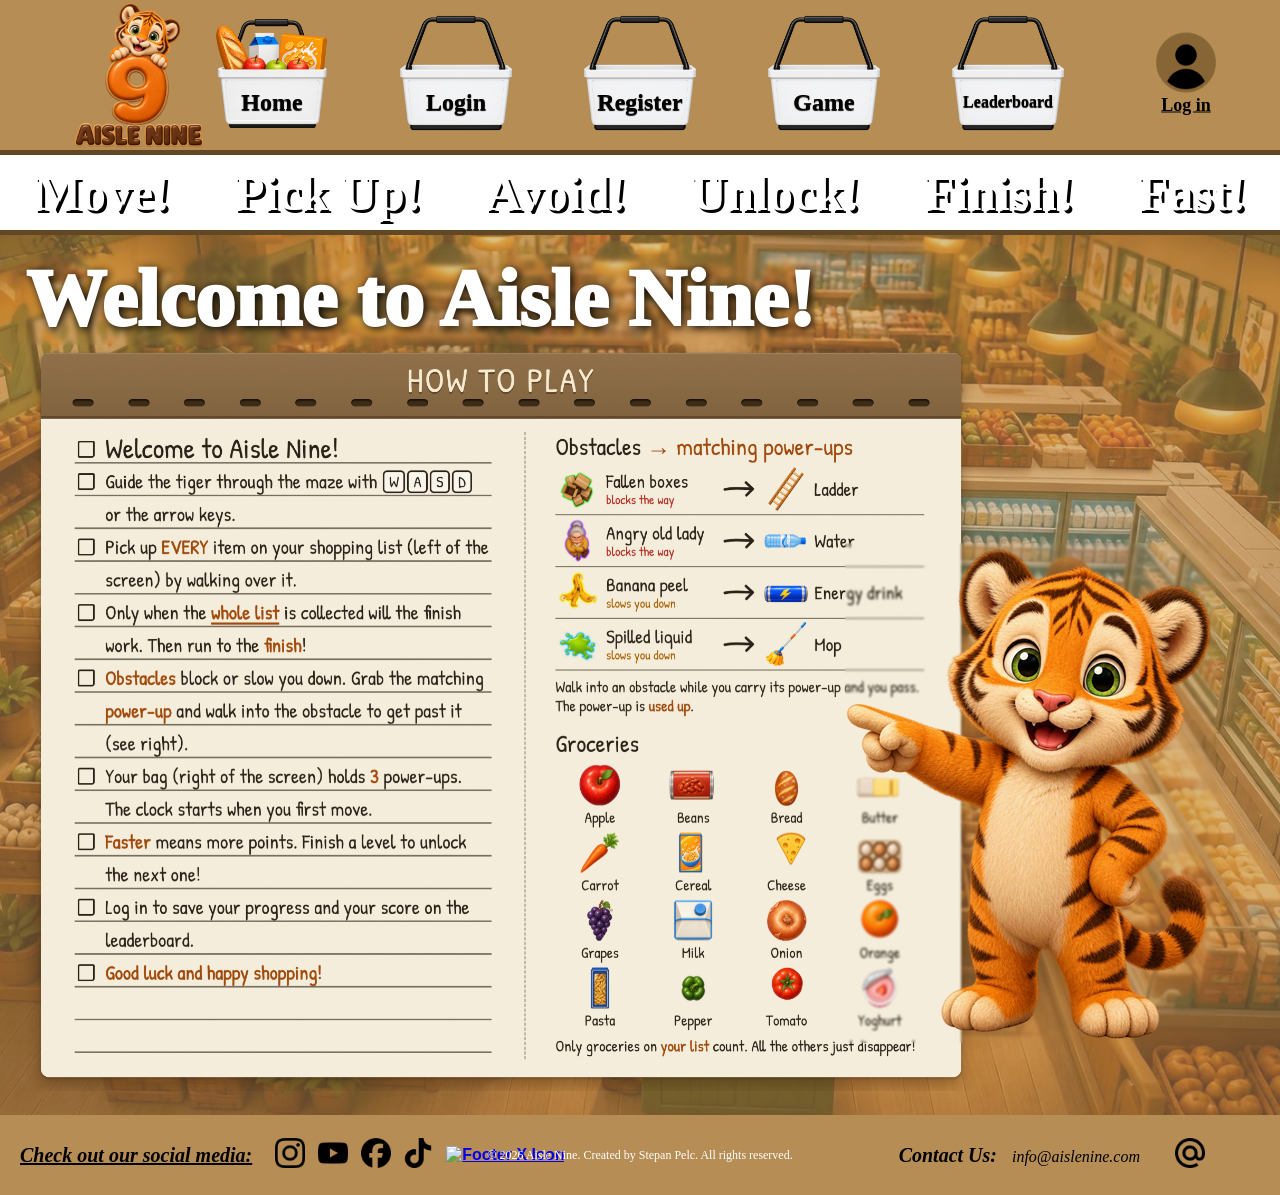
==== commit a4e48b6c: "28/10/2026" ====
--- a/CW/html/index.html
+++ b/CW/html/index.html
@@ -8,6 +8,8 @@
         <title>Home Page</title>
         
         <link rel="stylesheet" href="../CSS/styles.css">
+
+        <script src="../javascript/sessionStorage.js" defer></script>
     </head>
 
     <body>
@@ -17,55 +19,60 @@
             </div>
 
             <nav>
-                <div class="current_page">
-                    <a id="current_page_style" href="index.html">
-                        <img class="page_icon" src="../assets/page_buttons/current_button_background.png" alt="Home Icon">
-                        <span class="page_button_text">Home</span>
+                <div class="currentPage">
+                    <a id="currentPageStyle" href="index.html">
+                        <img class="pageIcon" src="../assets/page_buttons/current_button_background.png" alt="Home Icon">
+                        <span class="pageButtonText">Home</span>
                     </a>
                 
                 </div>
                 <div class="page">
                     <a class="page" href="pages/login.html">
-                        <img class="page_icon" src="../assets/page_buttons/button_background.png" alt="Login Icon">
-                        <span class="page_button_text">Login</span>
+                        <img class="pageIcon" src="../assets/page_buttons/button_background.png" alt="Login Icon">
+                        <span class="pageButtonText">Login</span>
                     </a>
                 </div>
                 <div class="page">
                     <a class="page" href="pages/register.html">
-                        <img class="page_icon" src="../assets/page_buttons/button_background.png" alt="Register Icon">
-                        <span class="page_button_text">Register</span>
+                        <img class="pageIcon" src="../assets/page_buttons/button_background.png" alt="Register Icon">
+                        <span class="pageButtonText">Register</span>
                     </a>
                 </div>
                 <div class="page">
                     <a class="page" href="pages/game.html">
-                        <img class="page_icon" src="../assets/page_buttons/button_background.png" alt="Game Icon">
-                        <span class="page_button_text">Game</span>
+                        <img class="pageIcon" src="../assets/page_buttons/button_background.png" alt="Game Icon">
+                        <span class="pageButtonText">Game</span>
                     </a>
                 </div>
                 <div class="page">
                     <a class="page" href="pages/leaderboard.html">
-                        <img class="page_icon" src="../assets/page_buttons/button_background.png" alt="Leaderboard Icon">
-                        <span id="page_button_text_leaderboard">Leaderboard</span>
+                        <img class="pageIcon" src="../assets/page_buttons/button_background.png" alt="Leaderboard Icon">
+                        <span id="pageButtonTextLeaderboard">Leaderboard</span>
                     </a>
                 </div>
-            </nav>
+                <div id="userIcon">
+                    <img id="userIconImage" src="../assets/user_icon.png" alt="User Icon">
+                    <a id="usernameIcon" href="./pages/login.html">Log in</a>
+                    <button hidden id="usernameIconLogged" onclick="logoutUser()"></button>
+                </div>
+            </nav>  
         </header>
 
         <div id="divider">
         </div>
 
         <div id="belt">
-            <video id="belt_video" autoplay muted loop playsinline aria-hidden="true">
+            <video id="beltVideo" autoplay muted loop playsinline aria-hidden="true">
                 <source src="../assets/belt_loop_slow_brown.mp4" type="video/mp4">
             </video>
 
-            <div class="belt_text">
-                <span class="belt_text_blur">Move!</span>
-                <span class="belt_text_blur">Pick Up!</span>
-                <span class="belt_text_blur">Avoid!</span>
-                <span class="belt_text_blur">Unlock!</span>
-                <span class="belt_text_blur">Finish!</span>
-                <span class="belt_text_blur">Fast!</span>
+            <div class="beltText">
+                <span class="beltTextBlur">Move!</span>
+                <span class="beltTextBlur">Pick Up!</span>
+                <span class="beltTextBlur">Avoid!</span>
+                <span class="beltTextBlur">Unlock!</span>
+                <span class="beltTextBlur">Finish!</span>
+                <span class="beltTextBlur">Fast!</span>
             </div>
         </div>
 
--- a/CW/CSS/styles.css
+++ b/CW/CSS/styles.css
@@ -45,6 +45,22 @@
     text-shadow: 0px 1px 2px #997404;
 }
 
+input[type="email"] {
+    width: 230px;
+    height: 50px;
+    
+    background-color: #fee5d1;
+    border: 2px solid #713F12;
+    border-radius: 25px;
+
+    padding-left: 3%;
+    font-family: 'Comic Sans MS', cursive;
+    font-size: 18px;
+    color: #713F12;
+    text-shadow: 0px 2px 3px #713F12;
+    text-shadow: 0px 1px 2px #997404;
+}
+
 input[type="date"] {
     width: 160px;
     height: 50px;
@@ -85,7 +101,6 @@
     height: 20px;
 
     accent-color: #713F12;
-    background-color: #fee5d1;
     border: 4px solid #713F12;
     border-radius: 8px;
 }
@@ -121,23 +136,23 @@
 }
 
 div.page, 
-div.current_page {
+div.currentPage {
     position: relative;
     transition: transform 0.2s ease;
 }
 
 div.page:hover,
-div.current_page:hover {
+div.currentPage:hover {
     transform: scale(1.2);
 }
 
 div.page:active,
-div.current_page:active {
+div.currentPage:active {
     transform: scale(0.88)
 }
 
 div.page::before,
-div.current_page::before {
+div.currentPage::before {
     content: '';
     position: absolute;
     top: 0;
@@ -156,21 +171,21 @@
     background-image: url(../assets/page_buttons/button_tiger_background.png);
 }
 
-div.current_page::before {
+div.currentPage::before {
     background-image: url(../assets/page_buttons/current_button_tiger_background.png)
 }
 
 div.page:hover::before,
-div.current_page:hover::before {
+div.currentPage:hover::before {
     opacity: 1;
 }
 
-div.page:hover .page_icon,
-div.current_page:hover .page_icon {
+div.page:hover .pageIcon,
+div.currentPage:hover .pageIcon {
     opacity: 0;
 }
 
-.page_icon {
+.pageIcon {
     width: 120px;
     height: 120px;
     position: flex;
@@ -179,7 +194,7 @@
 }
 
 
-.page_button_text {
+.pageButtonText {
     position: absolute;
     top: -100%;
     left: 50%;
@@ -192,7 +207,7 @@
     text-shadow: 0px 1px 1px #000000;
 }
 
-#page_button_text_leaderboard {
+#pageButtonTextLeaderboard {
     position: absolute;
     top: -100%;
     left: 50%;
@@ -205,6 +220,48 @@
     text-shadow: 0px 1px 1px #000000;
 }
 
+#userIcon {
+    position: absolute;
+    top: 50%;
+    right: 5%;
+    transform: translateY(-50%);
+    display: flex;
+    flex-direction: column;
+    align-items: center;
+    text-align: center;
+}
+
+#userIconImage {
+    width: 60px;
+}
+
+#usernameIcon {
+    padding: 2px;
+    border: 0px;
+    margin: 0px;
+
+    font-family: 'Times New Roman', sans-serif;
+    font-size: 18px;
+    font-weight: 800;
+    color: #000000;
+    text-decoration: underline;
+}
+
+#usernameIconLogged {
+    background: transparent;
+    cursor: pointer;
+
+    padding: 2px;
+    border: 0px;
+    margin: 0px;
+
+    font-family: 'Times New Roman', sans-serif;
+    font-size: 18px;
+    font-weight: 800;
+    color: #000000;
+    text-decoration: underline;
+}
+
 #belt {
     position: relative;
     isolation: isolate;
@@ -216,7 +273,7 @@
     align-items: center;
 }
 
-#belt_video {
+#beltVideo {
     position: absolute;
     top: 0;
     left: 0;
@@ -226,7 +283,7 @@
     z-index: -1;
 }
 
-.belt_text {
+.beltText {
     width: 100%;
     display: flex;
     position: relative;
@@ -241,7 +298,7 @@
     gap: 5%;
 }
 
-.belt_text_blur {
+.beltTextBlur {
     margin: 0;
     padding: 0;
     border: none;
@@ -289,19 +346,18 @@
 }
 
 #homeInstructions {
-    width: 500px;
-    height: 500px;
-    position: absolute;
-    top: 20%;
-    left: 15%;
+    position: absolute;
+    top: 12%;
+    left: 2%;
+    height: 750px;
 }
 
 #homeCharacter {
     width: auto;
     height: auto;
     position: absolute;
-    top: 30%;
-    right: 15%;
+    top: 35%;
+    right: 5%;
     backdrop-filter: blur(1px)
 }
 
@@ -591,11 +647,93 @@
     text-align: center;
 }
 
+#leaderboard {
+    position: flex;
+
+    font-family: 'Comic Sans MS', cursive;
+    color: #713F12;
+    text-shadow: 0px 2px 3px #713F12;
+    text-shadow: 0px 1px 2px #997404;
+}
+
 #leaderboardBackground {
     position: absolute;
     top: 10%;
-    left: 20%;
-}
+    left: 10%;
+    height: 800px;
+}
+
+#leaderboardTable {
+    position: absolute;
+    top: 23%;
+    left: 26%;
+    table-layout: fixed;
+    border-collapse: collapse;
+}
+
+
+#leaderboardTable td {
+    padding: 10px 28px;
+    border-bottom: rgb(126, 76, 32, 0.1) solid;
+}
+
+#leaderboardTable th {
+    padding: 20px 30px
+}
+
+
+#leaderboardHeader {
+    font-size: 20px;
+    font-weight: 1000;
+    border-bottom: rgb(126, 76, 32, 0.8) solid;
+}
+
+#tableBody {
+    font-size: 18px;
+    font-weight: 400;
+}
+
+
+#notLoggedInLeaderboard {
+    position: absolute;
+    top: 25%;
+    left: 26%;
+    width: 650px;
+    height: 600px;
+
+    justify-content: center;
+    text-align: center;
+
+    background-color: rgba(75, 57, 2, 0.2);
+    border-radius: 30px;
+    backdrop-filter: blur(5px);
+}
+
+#notLoggedInLeaderboardContent {
+    position: absolute;
+    top: 10%;
+    
+    font-family: 'Comic Sans MS', cursive;
+    font-size: 50px;
+    font-weight: 800;
+    color: #713F12;
+    text-shadow: 0px 4px 2px #ffffff;
+}
+
+#leaderboardLoginReference {
+    position: absolute;
+    top: 50%;
+    left: 35%;
+
+    font-family: 'Comic Sans MS', cursive;
+    font-size: 40px;
+    font-weight: 600;
+    color: #713F12;
+    text-shadow: 0px 2px 2px #ffffff;
+    text-decoration: underline;
+}
+
+
 
 
 
@@ -675,114 +813,118 @@
 
 #levelSelectNotepad {
     position: absolute;
-    top: 3%;
-    left: 1%;
+    top: 50%;
+    left: 0px;
+    transform: translateY(-50%);
 }
 
 
 #levelSelect {
-    position: flex;
-
-}
-
-.level {
-    position: absolute;
+    position: absolute;
+    top: 5%;
+    left: 2%;
+    width: 98%;
+    height: 88%;
+}
+
+#levels {
+    position: absolute;
+    top: 2%;
+    left: 3%;
+    width: 94%;
+    height: 94%;
+
+    display: grid;
+    grid-template-columns: repeat(2, 1fr);
+    grid-template-rows: repeat(3, 1fr);
+    column-gap: 12%;
+    row-gap: 0px;
+    grid-auto-flow: column;
+}
+
+/*   <-- LEVEL 1 -->   */
+
+.levels {
+    position: relative;
+}
+
+.levelsHeader {
+    position: relative;
+    display: flex;
+    text-align: left;
+    padding: 0px;
+    border: 0px;
+    margin-bottom: 3px;
+
+    font-family: 'Comic Sans MS', cursive;
+    font-size: 40px;
+    font-weight: 600;
+    color: #713F12;
+    text-shadow: 0px 2px 3px #713F12;
+    text-shadow: 0px 1px 2px #997404;
+    text-decoration: underline;
+}
+
+.levelsDescription {
+    position: relative;
+    display: flex;
+    text-align: left;
+    padding: 0px;
+    border: 0px;
+    margin: 2px;
+    line-height: 25px;
+
+    font-family: 'Comic Sans MS', cursive;
+    font-size: 16px;
+    font-weight: 400;
+    color: #713F12;
+    text-shadow: 0px 2px 3px #713F12;
+    text-shadow: 0px 1px 2px #997404;
+}
+
+.buttonLevels {
+    position: absolute;
+    bottom: 0px;
+    right: 1%;
+    padding: 0px;
+    border: 0px;
+    margin: 0px;
     width: 150px;
     background: none;
     border: none;
     cursor: pointer;
 }
 
-
-#buttonLevel1 {
-    top: 10%;
-    left: 7%;
-}
-
-#textLevel1 {
-    top: 55%;
-    left: 10%;
-}
-
-
-#barCodeLevel1 {
-    top: 45%;
-    left: 7%;
+.textLevels {
+    padding-bottom: 5px;
+    border: 0px;
+    margin: 0px;
+
+    font-family: 'Comic Sans MS', cursive;
+    font-size: 20px;
+    font-weight: 400;
+    color: #000000;
+    text-shadow: 0px 2px 3px #713F12;
+    text-shadow: 0px 1px 2px #997404;
+}
+
+.barCodeLevels {
     height: 75px;
-    width: 150px;
-}
-
-#buttonLevel2 {
-    top: 20%;
-    left: 7%;
-}
-
-#textLevel2 {
-    top: 55%;
-    left: 10%;
-}
-
-
-#barCodeLevel2 {
-    top: 45%;
-    left: 7%;
-    height: 75px;
-    width: 150px;
-}
-
-#buttonLevel3 {
-    top: 30%;
-    left: 7%;
-}
-
-#textLevel3 {
-    top: 55%;
-    left: 10%;
-}
-
-
-#barCodeLevel3 {
-    top: 45%;
-    left: 7%;
-    height: 75px;
-    width: 150px;
-}
-
-#buttonLevel4 {
-    top: 50%;
-    left: 7%;
-}
-
-#textLevel4 {
-    top: 55%;
-    left: 10%;
-}
-
-
-#barCodeLevel4 {
-    top: 45%;
-    left: 7%;
-    height: 75px;
-    width: 150px;
-}
-
-
-#buttonLevel5 {
-    top: 70%;
-    left: 7%;
-}
-
-#textLevel5 {
-    top: 75%;
-    left: 10%;
-}
-
-
-#barCodeLevel5 {
-    top: 75%;
-    left: 7%;
-    height: 75px;
-    width: 150px;
+}
+
+#level2Lock,
+#level3Lock,
+#level4Lock,
+#level5Lock {
+    position: absolute;
+    top: -1%;
+    left: -2%;
+    width: 104%;
+    height: 102%;
+    border-radius: 20px;
+    object-fit: none;
+    object-position: center;
+    backdrop-filter: blur(7px);
 }
 
 
@@ -905,13 +1047,13 @@
 
 #currentListedGroceries {
     position: absolute;
-    top: 7.5%;
+    top: 9%;
     left: 32%;
     text-align: left;
     line-height: 70px;
 
     font-family: 'Comic Sans MS', cursive;
-    font-size: 46px;
+    font-size: 40px;
     font-weight: 400;
     color: #7e4c20;
     text-shadow: 0px 2px 3px #713F12;
@@ -937,4 +1079,84 @@
     width: 40px;
     height: 40px;
     transform: translateY(-50%);
+}
+
+
+#levelFinished {
+    position: absolute;
+    top: 0px;
+    left: 0px;
+    width: 100%;
+    height: 100%;
+    display: flex;
+    align-items: center;
+    text-align: center;
+    backdrop-filter: blur(5px);
+    background-color: rgb(0, 0, 0, 0.2);
+}
+
+#levelFinishedImage {
+    position: absolute;
+    top: 50%;
+    left: 50%;
+    transform: translate(-50%, -50%);
+    width: 900px;
+}
+
+#levelFinishedHeader {
+    position: absolute;
+    top: 15%;
+    left: 50%;
+    transform: translateX(-50%);
+
+    font-family: 'Comic Sans MS', cursive;
+    font-size: 60px;
+    font-weight: 800;
+    color: #7e4c20;
+    text-shadow: 0px 2px 2px #000000;
+    text-decoration: wavy;
+}
+
+#levelFinishedContent {
+    position: absolute;
+    top: 25%;
+    left: 50%;
+    transform: translateX(-50%);
+
+    line-height: 3;
+    text-align: left;
+
+    font-family: 'Comic Sans MS', cursive;
+    font-size: 40px;
+    font-weight: 200;
+    color: #9b612e;
+    text-shadow: 0px 2px 2px #000000;
+}
+
+#finalTime,
+#finalScore {
+    padding-left: 150px;
+    font-family: 'Comic Sans MS', cursive;
+    font-size: 50px;
+    font-weight: 600;
+    color: #9b612e;
+    text-shadow: 0px 2px 2px #000000;
+}
+
+#levelFinishedContinueButton {
+    position: absolute;
+    top: 65%;
+    left: 50%;
+    transform: translateX(-50%);
+
+    background: none;
+    padding: 0;
+    border: 0;
+    margin: 0;
+    cursor: pointer;
+}
+
+#levelFinishedContinueImage {
+    display: block;
+    width: 350px;
 }
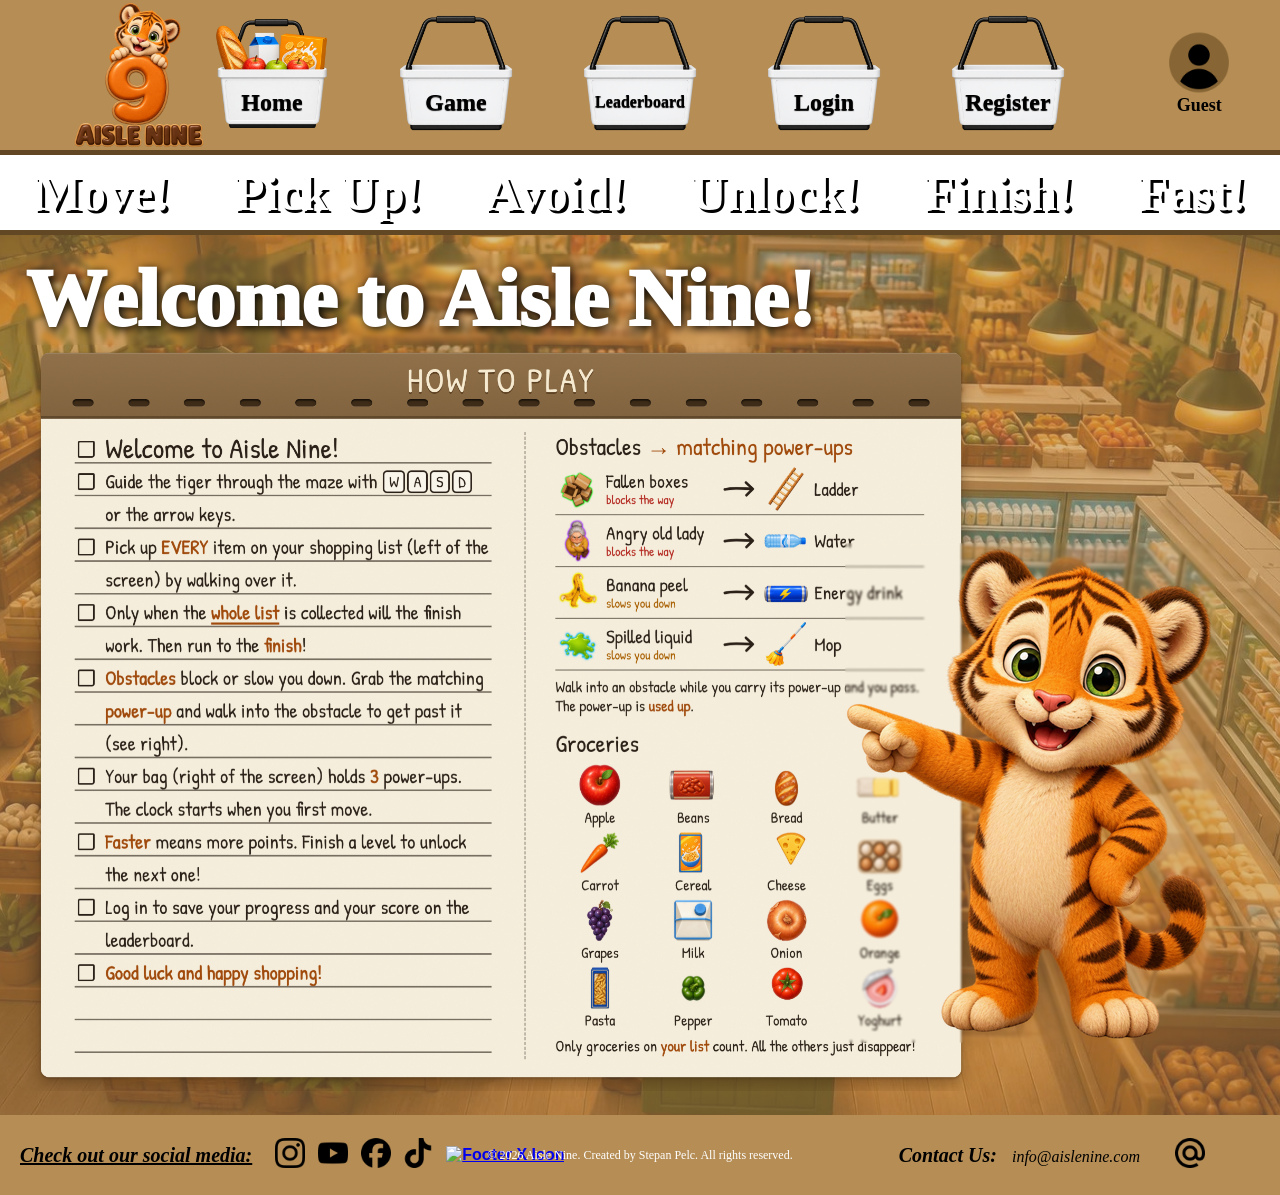
==== commit af436f87: "31/10/2026" ====
--- a/CW/html/index.html
+++ b/CW/html/index.html
@@ -4,12 +4,17 @@
         <meta charset="UTF-8">
         <meta name="viewport" content="width=device-width, initial-scale=1.0">
 
+        <title>Home Page</title>
         <link rel="icon" href="../assets/elements/aisle_nine_emoji.png">
-        <title>Home Page</title>
-        
         <link rel="stylesheet" href="../CSS/styles.css">
 
-        <script src="../javascript/sessionStorage.js" defer></script>
+        <script type="module" src="../javascript/sessionStorage.js"></script>
+        <script type="module" src="../javascript/character.js"></script>
+        <script>
+            if (sessionStorage.getItem("loggedInUser") !== null) {
+                document.documentElement.classList.add("loggedIn");
+            }
+        </script>
     </head>
 
     <body>
@@ -27,18 +32,6 @@
                 
                 </div>
                 <div class="page">
-                    <a class="page" href="pages/login.html">
-                        <img class="pageIcon" src="../assets/page_buttons/button_background.png" alt="Login Icon">
-                        <span class="pageButtonText">Login</span>
-                    </a>
-                </div>
-                <div class="page">
-                    <a class="page" href="pages/register.html">
-                        <img class="pageIcon" src="../assets/page_buttons/button_background.png" alt="Register Icon">
-                        <span class="pageButtonText">Register</span>
-                    </a>
-                </div>
-                <div class="page">
                     <a class="page" href="pages/game.html">
                         <img class="pageIcon" src="../assets/page_buttons/button_background.png" alt="Game Icon">
                         <span class="pageButtonText">Game</span>
@@ -50,12 +43,58 @@
                         <span id="pageButtonTextLeaderboard">Leaderboard</span>
                     </a>
                 </div>
-                <div id="userIcon">
+                <div class="page" id="navLogin">
+                    <a class="page" href="pages/login.html">
+                        <img class="pageIcon" src="../assets/page_buttons/button_background.png" alt="Login Icon">
+                        <span class="pageButtonText">Login</span>
+                    </a>
+                </div>
+                <div class="page" id="navRegister">
+                    <a class="page" href="pages/register.html">
+                        <img class="pageIcon" src="../assets/page_buttons/button_background.png" alt="Register Icon">
+                        <span class="pageButtonText">Register</span>
+                    </a>
+                </div>
+                <div hidden id="userDetails">
+                    <p id="loggedUser"></p>
+                    <p id="loggedUserStats"></p>
+                    <button id="characterButton">Character</button>
+                    <button id="logoutUser">Log out</button>
+                </div>
+                <button id="userIcon">
                     <img id="userIconImage" src="../assets/user_icon.png" alt="User Icon">
-                    <a id="usernameIcon" href="./pages/login.html">Log in</a>
-                    <button hidden id="usernameIconLogged" onclick="logoutUser()"></button>
+                    <span id="userIconText">Guest</span>
+                </button>
+                <p hidden id="notLoggedInText">Please log in.</p>
+            </nav>  
+            <div hidden id="characterSelect">
+                <h1 id="characterHeading">Choose your character</h1>
+                <div id="characterList">
+                    <button class="character" data-character="default">
+                        <img class ="tigerImage" src="../assets/characters/tiger_default.png" alt="Default Character">
+                        <span class="characterName">Default</span>
+                    </button>
+                    <button class="character" data-character="snow">
+                        <img class ="tigerImage" src="../assets/characters/tiger_snow.png" alt="Snow Character">
+                        <span class="characterName">Snow</span>
+                    </button>
+                    <button class="character" data-character="pink">
+                        <img class ="tigerImage" src="../assets/characters/tiger_pink.png" alt="Pink Character">
+                        <span class="characterName">Pink</span>
+                    </button>
+                    <button class="character" data-character="zombie">
+                        <img class ="tigerImage" src="../assets/characters/tiger_zombie.png" alt="Zombie Character">
+                        <span class="characterName">Zombie</span>
+                    </button>
+                    <button class="character" data-character="insane">
+                        <img class ="tigerImage" src="../assets/characters/tiger_insane.png" alt="Insane Character">
+                        <span class="characterName">Insane</span>
+                    </button>
                 </div>
-            </nav>  
+                <button id="characterSelectExit">
+                    <img id="characterSelectExitImage" src="../assets/game/back_to_level_select_button.png" alt="Character Select Exit">
+                </button>
+            </div>
         </header>
 
         <div id="divider">
@@ -86,8 +125,6 @@
                 <img id="homeInstructions" src="../assets/elements/home_page_instructions.png" alt="Content Instructions">
                 <img id="homeCharacter" src="../assets/characters/home_page_character.png" alt="Content Character">
             </p>
-
-
         </div>
         
 
--- a/CW/CSS/styles.css
+++ b/CW/CSS/styles.css
@@ -1,4 +1,42 @@
-/*   <-- Tag Styles -->   */
+body {
+    margin: 0;
+}
+
+[hidden] {
+    display: none !important;
+}
+
+/*   <-- Header -->   */
+
+header {
+    position: relative;
+}
+
+#logo {
+    position: absolute;
+    top: 50%;
+    left: 5%;
+    width: 150px;
+    height: 150px;
+    transform: translateY(-50%);
+    align-items: center;
+}
+
+/* Nav */
+
+nav {
+    display: flex;
+    justify-content: center;
+    align-items: center;
+    width: 100%;
+    height: 150px;
+    gap: 5%;
+    
+    background-color: #b58d55;
+    background-size: cover;
+    background-position: center;
+    background-repeat: no-repeat;
+}
 
 a {
     font-family: Arial, sans-serif;
@@ -8,24 +46,440 @@
     position: relative;
 }
 
-header {
-    position: relative;
-}
-
-#logo {
-    position: absolute;
-    align-items: center;
-    width: 150px;
-    height: 150px;
+/* Nav buttons */
+
+div.page, 
+div.currentPage {
+    position: relative;
+    transition: transform 0.2s ease;
+}
+
+div.page:hover,
+div.currentPage:hover {
+    transform: scale(1.2);
+}
+
+div.page:active,
+div.currentPage:active {
+    transform: scale(0.88)
+}
+
+div.page::before,
+div.currentPage::before {
+    content: "";
+    position: absolute;
+    top: 0;
+    left: 0;
+    width: 120px;
+    height: 120px;
+
+    background-repeat: no-repeat;
+    background-size: contain;
+    background-position: center;
+    opacity: 0;
+    pointer-events: none;
+    transition: opacity 0.15s ease; 
+}
+
+div.page::before {
+    background-image: url(../assets/page_buttons/button_tiger_background.png);
+}
+
+div.currentPage::before {
+    background-image: url(../assets/page_buttons/current_button_tiger_background.png)
+}
+
+div.page:hover::before,
+div.currentPage:hover::before {
+    opacity: 1;
+}
+
+div.page:hover .pageIcon,
+div.currentPage:hover .pageIcon {
+    opacity: 0;
+}
+
+.pageIcon {
+    width: 120px;
+    height: 120px;
+    position: flex;
+    align-items: center;
+    transition: opacity 0.15s ease;
+}
+
+
+.pageButtonText {
+    position: absolute;
+    top: -100%;
+    left: 50%;
+    transform: translate(-50%, -50%);
+
+    text-align: center;
+    font-family: 'Times New Roman', Times, serif, sans-serif;
+    font-size: 24px;
+    font-weight: 600;
+    color: #000000;
+    text-shadow: 0px 1px 1px #000000;
+}
+
+#pageButtonTextLeaderboard {
+    position: absolute;
+    top: -100%;
+    left: 50%;
+    transform: translate(-50%, -50%);
+
+    text-align: center;
+    font-family: 'Times New Roman', Times, serif, sans-serif;
+    font-size: 16px;
+    font-weight: 600;
+    color: #000000;
+    text-shadow: 0px 1px 1px #000000;
+}
+
+
+/* <-- User details -->*/
+
+
+/* User icon */ 
+
+#userIcon {
+    position: absolute;
     top: 50%;
+    right: 3.5%;
+    transform: translateY(-50%);
+
+    background: none;
+    border: none;
+    content: none;
+    cursor: pointer;
+    display: flex;
+    flex-direction: column;
+    align-items: center;
+    text-align: center;
+}
+
+#userIconImage {
+    width: 60px;
+}
+
+#userIconText {
+    padding: 2px;
+    border: 0px;
+    margin: 0px;
+
+    font-family: 'Times New Roman', sans-serif;
+    font-size: 18px;
+    font-weight: 800;
+    color: #000000;
+}
+
+#notLoggedInText {
+    position: absolute;
+    top: 5%;
+    right: 2%;
+    transform: rotate(30deg);
+
+    font-family: 'Times New Roman', sans-serif;
+    font-size: 14px;
+    font-weight: 800;
+    color: #000000;
+    text-shadow: 0px 0.5px 0.5px #be1616;
+}
+
+/* User card */
+
+#userDetails {
+    position: absolute;
+    top: 50%;
+    right: 2%;
+    transform: translateY(-50%);
+    width: 350px;
+    height: 120px;
+
+    background-color: #a86e33;
+    border-radius: 20px;
+    box-shadow: 4px 4px 4px #000000;
+}
+
+#loggedUser {
+    position: absolute;
+    top: 3%;
     left: 5%;
-    transform: translateY(-50%)
-}
-
-
-body {
+
+    padding: 5px;
+    border: 0px;
+    margin: 0px;
+
+    font-family: 'Times New Roman', sans-serif;
+    font-size: 30px;
+    font-weight: 800;
+    color: #000000;
+    text-shadow: 0px 1px 1px #b1aeae;
+}
+
+#loggedUserStats {
+    position: absolute;
+    top: 35%;
+    left: 5%;
+
+    padding: 5px;
+    border: 0px;
+    margin: 0px;
+    line-height: 35px;
+    word-spacing: 30px;
+
+    font-family: 'Times New Roman', sans-serif;
+    font-size: 24px;
+    font-weight: 500;
+    color: #000000;
+    text-shadow: 0px 0.5px 1px #b1aeae;
+}
+
+#logoutUser {
+    position: absolute;
+    top: 68%;
+    left: 70%;
+
+    background: none;
+    border: none;
+    cursor: pointer;
+
+    font-family: 'Times New Roman', sans-serif;
+    font-size: 24px;
+    font-weight: 800;
+    color: #000000;
+    text-decoration: underline;
+    text-shadow: 0px 0.5px 1px #b1aeae;
+}
+
+#characterButton {
+    position: absolute;
+    top: 5%;
+    right: 30%;
+
+    background-color: #ba7539;
+    border: solid 1px;
+    cursor: pointer;
+
+    font-family: 'Times New Roman', sans-serif;
+    font-size: 18px;
+    font-weight: 800;
+    color: #000000;
+    box-shadow: 2px 2px;
+}
+
+/* Character select */
+
+#characterSelect {
+    position: absolute;
+    top: 70%;
+    left: 50%;
+    transform: translateX(-50%);
+    width: 800px;
+    height: 300px;
+    z-index: 999;
+    
+    background-image: url("../assets/characters/notepad_character_select.png");
+    background-position: center;
+    background-repeat: no-repeat;
+    background-size: auto;
+}
+
+#characterHeading {
+    position: absolute;
+    top: 1%;
+    left: 50%;
+    transform: translateX(-50%);
+
+    font-family: 'Comic Sans MS', cursive;
+    font-size: 24px;
+    color: #713F12;
+    text-shadow: 0px 2px 3px #713F12;
+    text-shadow: 0px 1px 2px #997404;
+}
+
+#characterList {
+    position: absolute;
+    top: 30%;
+    left: 7%;
+
+    display: flex;
+    flex-wrap: wrap;
+    justify-content: center;
+    gap: 40px;
+}   
+
+.character {
+    display: flex;
+    flex-direction: column;
+
+    align-items: center;
+    gap: 8px;
+    padding: 0px;
+
+    background: none;
+    border: 2px solid transparent;
+    cursor: pointer;
+}
+
+.selectedCharacter {
+    display: flex;
+    flex-direction: column;
+
+    align-items: center;
+    gap: 8px;
+    padding: 0px;
+
+    background: none;
+    background-color: rgba(113, 63, 18, 0.15);
+    border: 1px solid transparent;
+    border-color: #713F12;
+    border-radius: 30px;
+    cursor: pointer;
+}
+
+.tigerImage {
+    height: 100px;
+}
+
+.characterName {
+    font-family: 'Comic Sans MS', cursive;
+    font-size: 18px;
+    font-weight: 100;
+    color: #713F12;
+    text-shadow: 0px 2px 3px #713F12;
+    text-shadow: 0px 1px 2px #997404;
+}
+
+#characterSelectExit {
+    position: absolute;
+    top: -5%;
+    right: -2%;
+    cursor: pointer;
+
+    background: none;
+    border: none;
+}
+
+#characterSelectExitImage {
+    width: 50px;
+}
+
+
+/*   <-- Belt divider -->   */
+
+
+#belt {
+    position: relative;
+    width: 100%;
+    height: 75px;
+
+    display: flex;
+    justify-content: center;
+    align-items: center;
+}
+
+#beltVideo {
+    position: absolute;
+    top: 0;
+    left: 0;
+    width: 100%;
+    height: 80px;
+
+    object-fit: cover;
+    z-index: -1;
+}
+
+.beltText {
+    width: 100%;
+    display: flex;
+    position: relative;
+
+    justify-content: center;
+    text-align: center;
+    gap: 5%;
+
+    font-family: Inter, sans-serif cursive;
+    font-size: 50px;
+    font-weight: 800;
+    color: #ffffff;
+    text-shadow: 2px 2px 2px #000000;
+    text-shadow: 3px 3px 0px #000000;
+}
+
+.beltTextBlur {
     margin: 0;
-}
+    padding: 0;
+    border: none;
+    backdrop-filter: blur(2px);
+}
+
+#divider {
+    width: 100%;
+    height: 5px;
+    background-color: #614723;
+}
+
+
+/*   <-- Main Content -->   */
+
+
+#mainContentTitle {
+    position: absolute;
+    top: 1%;
+    left: 2%;
+    margin-top: 10px;
+
+    font-family: Inter, sans-serif cursive;
+    font-size: 80px;
+    font-weight: 1000;
+    color: #ffffff;
+    text-shadow: 3px 3px 1px #000000;
+    text-shadow: 2px 2px 10px #000000;
+    backdrop-filter: blur(2px);
+}
+
+
+/*   <-- HOME PAGE -->   */
+
+
+#mainContentHome {
+    display: flex;
+    position: relative;
+    width: 100%;
+    height: 880px;
+
+    background-image: url('../assets/backgrounds/home_background.png');
+    background-size: cover;
+    background-position: center;
+    background-repeat: no-repeat;
+
+    flex-direction: column;
+    justify-content: center;
+    align-items: center;
+    text-align: center;
+}
+
+#homeInstructions {
+    position: absolute;
+    top: 12%;
+    left: 2%;
+    height: 750px;
+}
+
+#homeCharacter {
+    position: absolute;
+    top: 35%;
+    right: 5%;
+    width: auto;
+    height: auto;
+
+    backdrop-filter: blur(1px)
+}
+
+
+/*   <-- Inputs -->   */
+
 
 input[type="text"],
 input[type="password"],
@@ -115,267 +569,26 @@
     opacity: 0.4;
 }
 
-
-[hidden] {
-    display: none !important;
-}
-
-/*   <-- Nav Styles -->   */
-
-nav {
-    width: 100%;
-    height: 150px;
-    background-color: #b58d55;
-    background-size: cover;
-    background-position: center;
-    background-repeat: no-repeat;
-    display: flex;
-    justify-content: center;
-    align-items: center;
-    gap: 5%;
-}
-
-div.page, 
-div.currentPage {
-    position: relative;
-    transition: transform 0.2s ease;
-}
-
-div.page:hover,
-div.currentPage:hover {
-    transform: scale(1.2);
-}
-
-div.page:active,
-div.currentPage:active {
-    transform: scale(0.88)
-}
-
-div.page::before,
-div.currentPage::before {
-    content: '';
-    position: absolute;
-    top: 0;
-    left: 0;
-    width: 120px;
-    height: 120px;
-    background-repeat: no-repeat;
-    background-size: contain;
-    background-position: center;
-    opacity: 0;
-    pointer-events: none;
-    transition: opacity 0.15s ease; 
-}
-
-div.page::before {
-    background-image: url(../assets/page_buttons/button_tiger_background.png);
-}
-
-div.currentPage::before {
-    background-image: url(../assets/page_buttons/current_button_tiger_background.png)
-}
-
-div.page:hover::before,
-div.currentPage:hover::before {
-    opacity: 1;
-}
-
-div.page:hover .pageIcon,
-div.currentPage:hover .pageIcon {
-    opacity: 0;
-}
-
-.pageIcon {
-    width: 120px;
-    height: 120px;
-    position: flex;
-    align-items: center;
-    transition: opacity 0.15s ease;
-}
-
-
-.pageButtonText {
-    position: absolute;
-    top: -100%;
-    left: 50%;
-    transform: translate(-50%, -50%);
-    text-align: center;
-    font-family: 'Times New Roman', Times, serif, sans-serif;
-    font-size: 24px;
-    font-weight: 600;
-    color: #000000;
-    text-shadow: 0px 1px 1px #000000;
-}
-
-#pageButtonTextLeaderboard {
-    position: absolute;
-    top: -100%;
-    left: 50%;
-    transform: translate(-50%, -50%);
-    text-align: center;
-    font-family: 'Times New Roman', Times, serif, sans-serif;
-    font-size: 16px;
-    font-weight: 600;
-    color: #000000;
-    text-shadow: 0px 1px 1px #000000;
-}
-
-#userIcon {
-    position: absolute;
-    top: 50%;
-    right: 5%;
-    transform: translateY(-50%);
-    display: flex;
-    flex-direction: column;
-    align-items: center;
-    text-align: center;
-}
-
-#userIconImage {
-    width: 60px;
-}
-
-#usernameIcon {
-    padding: 2px;
-    border: 0px;
-    margin: 0px;
-
-    font-family: 'Times New Roman', sans-serif;
-    font-size: 18px;
-    font-weight: 800;
-    color: #000000;
-    text-decoration: underline;
-}
-
-#usernameIconLogged {
-    background: transparent;
-    cursor: pointer;
-
-    padding: 2px;
-    border: 0px;
-    margin: 0px;
-
-    font-family: 'Times New Roman', sans-serif;
-    font-size: 18px;
-    font-weight: 800;
-    color: #000000;
-    text-decoration: underline;
-}
-
-#belt {
-    position: relative;
-    isolation: isolate;
-    width: 100%;
-    height: 75px;
-    overflow: hidden;
-    display: flex;
-    justify-content: center;
-    align-items: center;
-}
-
-#beltVideo {
-    position: absolute;
-    top: 0;
-    left: 0;
-    width: 100%;
-    height: 80px;
-    object-fit: cover;
-    z-index: -1;
-}
-
-.beltText {
-    width: 100%;
-    display: flex;
-    position: relative;
-    justify-content: center;
-    text-align: center;
-    font-family: Inter, sans-serif cursive;
-    font-size: 50px;
-    font-weight: 800;
-    color: #ffffff;
-    text-shadow: 2px 2px 2px #000000;
-    text-shadow: 3px 3px 0px #000000;
-    gap: 5%;
-}
-
-.beltTextBlur {
-    margin: 0;
-    padding: 0;
-    border: none;
-    backdrop-filter: blur(2px);
-}
-
-#divider {
-    width: 100%;
-    height: 5px;
-    background-color: #614723;
-}
-
-/*   <-- Main Content Styles -->   */
-
-
-#mainContentTitle {
-    position: absolute;
-    top: 1%;
-    left: 2%;
-    margin-top: 10px;
-    font-family: Inter, sans-serif cursive;
-    font-size: 80px;
-    font-weight: 1000;
-    color: #ffffff;
-    text-shadow: 3px 3px 1px #000000;
-    text-shadow: 2px 2px 10px #000000;
-    backdrop-filter: blur(2px);
-}
-
-/*   <-- HOME PAGE -->   */
-
-#mainContentHome {
+.loggedIn #navLogin,
+.loggedIn #navRegister {
+    display: none;
+}
+
+
+/*   <-- LOGIN PAGE -->   */
+
+
+#mainContentLogin {
+    display: flex;
+    position: relative;
     width: 100%;
     height: 880px;
-    background-image: url('../assets/backgrounds/home_background.png');
-    background-size: cover;
-    background-position: center;
-    background-repeat: no-repeat;
-    display: flex;
-    position: relative;
-    flex-direction: column;
-    justify-content: center;
-    align-items: center;
-    text-align: center;
-}
-
-#homeInstructions {
-    position: absolute;
-    top: 12%;
-    left: 2%;
-    height: 750px;
-}
-
-#homeCharacter {
-    width: auto;
-    height: auto;
-    position: absolute;
-    top: 35%;
-    right: 5%;
-    backdrop-filter: blur(1px)
-}
-
-
-
-/*   <-- LOGIN PAGE -->   */
-
-
-
-#mainContentLogin {
-    width: 100%;
-    height: 880px;
+
     background-image: url('../assets/backgrounds/login_background.png');
     background-size: cover;
     background-position: center;
     background-repeat: no-repeat;
-    display: flex;
-    position: relative;
+
     flex-direction: column;
     justify-content: center;
     align-items: center;
@@ -395,6 +608,7 @@
     position: absolute;
     top: 24%;
     left:48%;
+
     font-family: 'Comic Sans MS', cursive;
     font-size: 65px;
     font-weight: 1000;
@@ -422,41 +636,44 @@
 }
 
 #loginButton {
+    position: absolute;
+    top: 79.5%;
+    left: 66.5%;
+    transform: rotate(11deg);
+
     background: none;
     border: none;
     cursor: pointer;
-    position: absolute;
-    top: 79.5%;
-    left: 66.5%;
-    transform: rotate(11deg);
+
     padding-left: 40px;
     padding-right: 20px;
     padding-top: 15px;
     padding-bottom: 20px;
-    text-decoration: underline;
 
     font-family: 'Comic Sans MS', cursive;
     font-size: 34px;
     font-weight: 600;
     color: #713F12;
+    text-decoration: underline;
     text-shadow: 0px 2px 3px #713F12;
     text-shadow: 0px 1px 2px #997404;
 }
 
 #loginButtonBackground {
+    position: absolute;
+    top: 75%;
+    left: 63%;
     width: auto;
     height: auto;
-    position: absolute;
-    top: 75%;
-    left: 63%;
 }
 
 #notRegisteredButton {
     position: absolute;
-    top: 85%;
+    top: 82%;
     left: 35%;
-    font-family: 'Comic Sans MS', cursive;
-    font-size: 14px;
+
+    font-family: 'Comic Sans MS', cursive;
+    font-size: 18px;
     font-weight: 300;
     color: #472609;
     text-shadow: 0px 2px 3px #713F12;
@@ -465,18 +682,19 @@
 
 
 /*   <-- REGISTER PAGE -->   */
-
 
 
 #mainContentRegister {
     width: 100%;
     height: 880px;
+    display: flex;
+    position: relative;
+
     background-image: url('../assets/backgrounds/register_background.png');
     background-size: cover;
     background-position: center;
     background-repeat: no-repeat;
-    display: flex;
-    position: relative;
+
     flex-direction: column;
     justify-content: center;
     align-items: center;
@@ -495,6 +713,7 @@
     position: absolute;
     top: 10%;
     left: 30%;
+
     font-family: 'Comic Sans MS', cursive;
     font-size: 40px;
     font-weight: 1000;
@@ -509,6 +728,7 @@
     left: 3%;
     display: grid;
     grid-template-columns: repeat(4, max-content);
+    column-gap: 20px;
 
     font-family: 'Comic Sans MS', cursive;
     font-size: 18px;
@@ -517,13 +737,13 @@
     text-shadow: 0px 1px 2px #997404;
     text-align: end;
     align-items: center;
-    column-gap: 20px;
 }
 
 #registerPolicy {
     position: absolute;
     top: 110%;
     left: 55%;
+
     font-size: 12px;
     text-align: left;
 }
@@ -551,18 +771,19 @@
 }
 
 #registerButton {
-    background: none;
-    border: none;
-    cursor: pointer;
     position: absolute;
     top: 76%;
     left: 54.5%;
     transform: rotate(11deg);
+
     padding-left: 30px;
     padding-right: 10px;
     padding-top: 20px;
     padding-bottom: 20px;
-    text-decoration: underline;
+
+    background: none;
+    border: none;
+    cursor: pointer;
 
     font-family: 'Comic Sans MS', cursive;
     font-size: 22px;
@@ -570,14 +791,15 @@
     color: #713F12;
     text-shadow: 0px 2px 3px #713F12;
     text-shadow: 0px 1px 2px #997404;
+    text-decoration: underline;
 }
 
 #registerButtonBackground {
+    position: absolute;
+    top: 70%;
+    left: 50%;
     width: auto;
     height: auto;
-    position: absolute;
-    top: 70%;
-    left: 50%;
 }
 
 #alreadyRegisteredButton {
@@ -594,15 +816,125 @@
 }
 
 
+/*   <-- LEADERBOARD PAGE -->   */
+
+
+#mainContentLeaderboard {
+    display: flex;
+    position: relative;
+    width: 100%;
+    height: 880px;
+
+    background-image: url('../assets/backgrounds/leaderboard_background.png');
+    background-size: cover;
+    background-position: center;
+    background-repeat: no-repeat;
+
+    flex-direction: column;
+    justify-content: center;
+    align-items: center;
+    text-align: center;
+}
+
+#leaderboard {
+    position: flex;
+
+    font-family: 'Comic Sans MS', cursive;
+    color: #713F12;
+    text-shadow: 0px 2px 3px #713F12;
+    text-shadow: 0px 1px 2px #997404;
+}
+
+#leaderboardBackground {
+    position: absolute;
+    top: 10%;
+    left: 10%;
+    height: 800px;
+}
+
+#leaderboardTable {
+    position: absolute;
+    top: 23%;
+    left: 26%;
+
+    table-layout: fixed;
+    border-collapse: collapse;
+}
+
+
+#leaderboardTable td {
+    padding: 10px 28px;
+    border-bottom: rgb(126, 76, 32, 0.1) solid;
+}
+
+#leaderboardTable th {
+    padding: 20px 30px
+}
+
+
+#leaderboardHeader {
+    font-size: 20px;
+    font-weight: 1000;
+    border-bottom: rgb(126, 76, 32, 0.8) solid;
+}
+
+#tableBody {
+    font-size: 18px;
+    font-weight: 400;
+}
+
+
+#notLoggedInLeaderboard {
+    position: absolute;
+    top: 25%;
+    left: 26%;
+    width: 650px;
+    height: 600px;
+
+    justify-content: center;
+    text-align: center;
+
+    background-color: rgba(75, 57, 2, 0.2);
+    border-radius: 30px;
+    backdrop-filter: blur(5px);
+}
+
+#notLoggedInLeaderboardContent {
+    position: absolute;
+    top: 10%;
+    
+    font-family: 'Comic Sans MS', cursive;
+    font-size: 50px;
+    font-weight: 800;
+    color: #713F12;
+    text-shadow: 0px 4px 2px #ffffff;
+}
+
+#leaderboardLoginReference {
+    position: absolute;
+    top: 50%;
+    left: 35%;
+
+    font-family: 'Comic Sans MS', cursive;
+    font-size: 40px;
+    font-weight: 600;
+    color: #713F12;
+    text-shadow: 0px 2px 2px #ffffff;
+    text-decoration: underline;
+}
+
+
 /*   <-- GAME PAGE -->   */
 
+
 #successfullForm {
     position: relative;
-    background-color: #02983e;
+    text-align: center;
     padding: 30px;
     margin: 0px;
+
     border-bottom: 3px solid #472609;
-    text-align: center;
+    background-color: #02983e;
 
     font-family: 'Comic Sans MS', cursive;
     font-size: 32px;
@@ -613,192 +945,21 @@
 }
 
 #mainContentGame {
+    display: flex;
+    position: relative;
     width: 100%;
     height: 880px;
+
     background-image: url('../assets/backgrounds/game_background.png');
     background-size: cover;
     background-position: center;
     background-repeat: no-repeat;
-    display: flex;
-    position: relative;
+
     flex-direction: column;
     justify-content: center;
     align-items: center;
     text-align: center;
 }
-
-
-/*   <-- LEADERBOARD PAGE -->   */
-
-
-
-#mainContentLeaderboard {
-    width: 100%;
-    height: 880px;
-    background-image: url('../assets/backgrounds/leaderboard_background.png');
-    background-size: cover;
-    background-position: center;
-    background-repeat: no-repeat;
-    display: flex;
-    position: relative;
-    flex-direction: column;
-    justify-content: center;
-    align-items: center;
-    text-align: center;
-}
-
-#leaderboard {
-    position: flex;
-
-    font-family: 'Comic Sans MS', cursive;
-    color: #713F12;
-    text-shadow: 0px 2px 3px #713F12;
-    text-shadow: 0px 1px 2px #997404;
-}
-
-#leaderboardBackground {
-    position: absolute;
-    top: 10%;
-    left: 10%;
-    height: 800px;
-}
-
-#leaderboardTable {
-    position: absolute;
-    top: 23%;
-    left: 26%;
-    table-layout: fixed;
-    border-collapse: collapse;
-}
-
-
-#leaderboardTable td {
-    padding: 10px 28px;
-    border-bottom: rgb(126, 76, 32, 0.1) solid;
-}
-
-#leaderboardTable th {
-    padding: 20px 30px
-}
-
-
-#leaderboardHeader {
-    font-size: 20px;
-    font-weight: 1000;
-    border-bottom: rgb(126, 76, 32, 0.8) solid;
-}
-
-#tableBody {
-    font-size: 18px;
-    font-weight: 400;
-}
-
-
-#notLoggedInLeaderboard {
-    position: absolute;
-    top: 25%;
-    left: 26%;
-    width: 650px;
-    height: 600px;
-
-    justify-content: center;
-    text-align: center;
-
-    background-color: rgba(75, 57, 2, 0.2);
-    border-radius: 30px;
-    backdrop-filter: blur(5px);
-}
-
-#notLoggedInLeaderboardContent {
-    position: absolute;
-    top: 10%;
-    
-    font-family: 'Comic Sans MS', cursive;
-    font-size: 50px;
-    font-weight: 800;
-    color: #713F12;
-    text-shadow: 0px 4px 2px #ffffff;
-}
-
-#leaderboardLoginReference {
-    position: absolute;
-    top: 50%;
-    left: 35%;
-
-    font-family: 'Comic Sans MS', cursive;
-    font-size: 40px;
-    font-weight: 600;
-    color: #713F12;
-    text-shadow: 0px 2px 2px #ffffff;
-    text-decoration: underline;
-}
-
-
-
-
-
-/*   <-- Footer Styles -->   */
-
-#footer {
-    width: 100%;
-    height: 80px;
-    background-color: #b58d55;
-    color: #fff;
-    position: relative;
-    display: flex;
-    align-items: center;
-    gap: 1%;
-}
-
-.footer_social_media {
-    width: 30px;
-    height: 30px;
-    position: relative;
-    left: 10px;
-}
-
-#footer_social_media_text {
-    font-family: Inter, sans-serif cursive;
-    font-size: 20px;
-    font-weight: 600;
-    font-style: italic;
-    color: black;
-    text-decoration: underline;
-    padding-left: 20px;
-}
-
-#footer_text {
-    position: absolute;
-    align-items: center;
-    font-size: 12px;
-    left: 50%;
-    transform: translateX(-50%);
-}
-
-#footer_email {
-    position: absolute;
-    display: flex;
-    align-items: center;
-    right: 75px;
-    font-family: Inter, sans-serif cursive;
-    font-size: 20px;
-    font-style: italic;
-    color: black;
-    font-weight: 600;
-}
-
-#footer_email_link {
-    font-size: 16px;
-    font-weight: 300;
-    padding-right: 35px;
-    padding-left: 10px;
-    font-style: italic;
-}
-
-#footer_email_icon {
-    width: 30px;
-    height: 30px;
-}   
 
 
 /*   <-- LEVEL SELECT -->   */
@@ -842,7 +1003,7 @@
     grid-auto-flow: column;
 }
 
-/*   <-- LEVEL 1 -->   */
+/*   <-- LEVELS -->   */
 
 .levels {
     position: relative;
@@ -852,6 +1013,7 @@
     position: relative;
     display: flex;
     text-align: left;
+
     padding: 0px;
     border: 0px;
     margin-bottom: 3px;
@@ -869,6 +1031,7 @@
     position: relative;
     display: flex;
     text-align: left;
+
     padding: 0px;
     border: 0px;
     margin: 2px;
@@ -886,10 +1049,12 @@
     position: absolute;
     bottom: 0px;
     right: 1%;
+
     padding: 0px;
     border: 0px;
     margin: 0px;
     width: 150px;
+
     background: none;
     border: none;
     cursor: pointer;
@@ -915,7 +1080,8 @@
 #level2Lock,
 #level3Lock,
 #level4Lock,
-#level5Lock {
+#level5Lock,
+#level6Lock {
     position: absolute;
     top: -1%;
     left: -2%;
@@ -928,26 +1094,26 @@
 }
 
 
-
-/*   <-- LEVEL PAGE -->   */
+/*   <-- LEVEL SCREEN -->   */
 
 #levelScreen {
     position: relative;
     width: 100%;
     height: 100%;
 }
+
+/* Canvas */
 
 canvas {
     position: absolute;
     top: 50%;
     left: 50%;
     transform: translate(-50%, -50%);
+
     border: 20px solid transparent;
     border-image: url("../assets/game/canvas_border.png") 60 round;
 }
 
-
-
 #backToLevelSelect {
     position: absolute;
     top: 2%;
@@ -955,7 +1121,6 @@
 
     background: none;
     border: none;
-
     cursor: pointer;
 }
 
@@ -966,7 +1131,6 @@
     
     background: none;
     border: none;
-
     cursor: pointer;
 }
 
@@ -974,6 +1138,8 @@
 #retryLevelImage {
     width: 70px;
 }
+
+/* Inventory */
 
 #inventory {
     position: absolute;
@@ -1002,6 +1168,8 @@
     width: 65px;
 }
 
+/* Timer */
+
 #timer {
     position: flex;
     top: 0px;
@@ -1031,6 +1199,8 @@
     color: #8f5b2e;
     text-shadow: 3px 3px 1px #2f2e2e;
 }
+
+/* List of groceries */
 
 #listedGroceries {
     position: absolute;
@@ -1081,6 +1251,7 @@
     transform: translateY(-50%);
 }
 
+/* Level finished window */
 
 #levelFinished {
     position: absolute;
@@ -1159,4 +1330,72 @@
 #levelFinishedContinueImage {
     display: block;
     width: 350px;
-}+}
+
+
+/*   <-- Footer Styles -->   */
+
+
+#footer {
+    position: relative;
+    display: flex;
+    width: 100%;
+    height: 80px;
+
+    background-color: #b58d55;
+    color: #fff;
+    align-items: center;
+    gap: 1%;
+}
+
+.footer_social_media {
+    position: relative;
+    left: 10px;
+    width: 30px;
+    height: 30px;
+}
+
+#footer_social_media_text {
+    font-family: Inter, sans-serif cursive;
+    font-size: 20px;
+    font-weight: 600;
+    font-style: italic;
+    color: black;
+    text-decoration: underline;
+    padding-left: 20px;
+}
+
+#footer_text {
+    position: absolute;
+    left: 50%;
+    transform: translateX(-50%);
+    align-items: center;
+
+    font-size: 12px;
+}
+
+#footer_email {
+    position: absolute;
+    display: flex;
+    align-items: center;
+    right: 75px;
+
+    font-family: Inter, sans-serif cursive;
+    font-size: 20px;
+    font-style: italic;
+    color: black;
+    font-weight: 600;
+}
+
+#footer_email_link {
+    font-size: 16px;
+    font-weight: 300;
+    padding-right: 35px;
+    padding-left: 10px;
+    font-style: italic;
+}
+
+#footer_email_icon {
+    width: 30px;
+    height: 30px;
+}   
